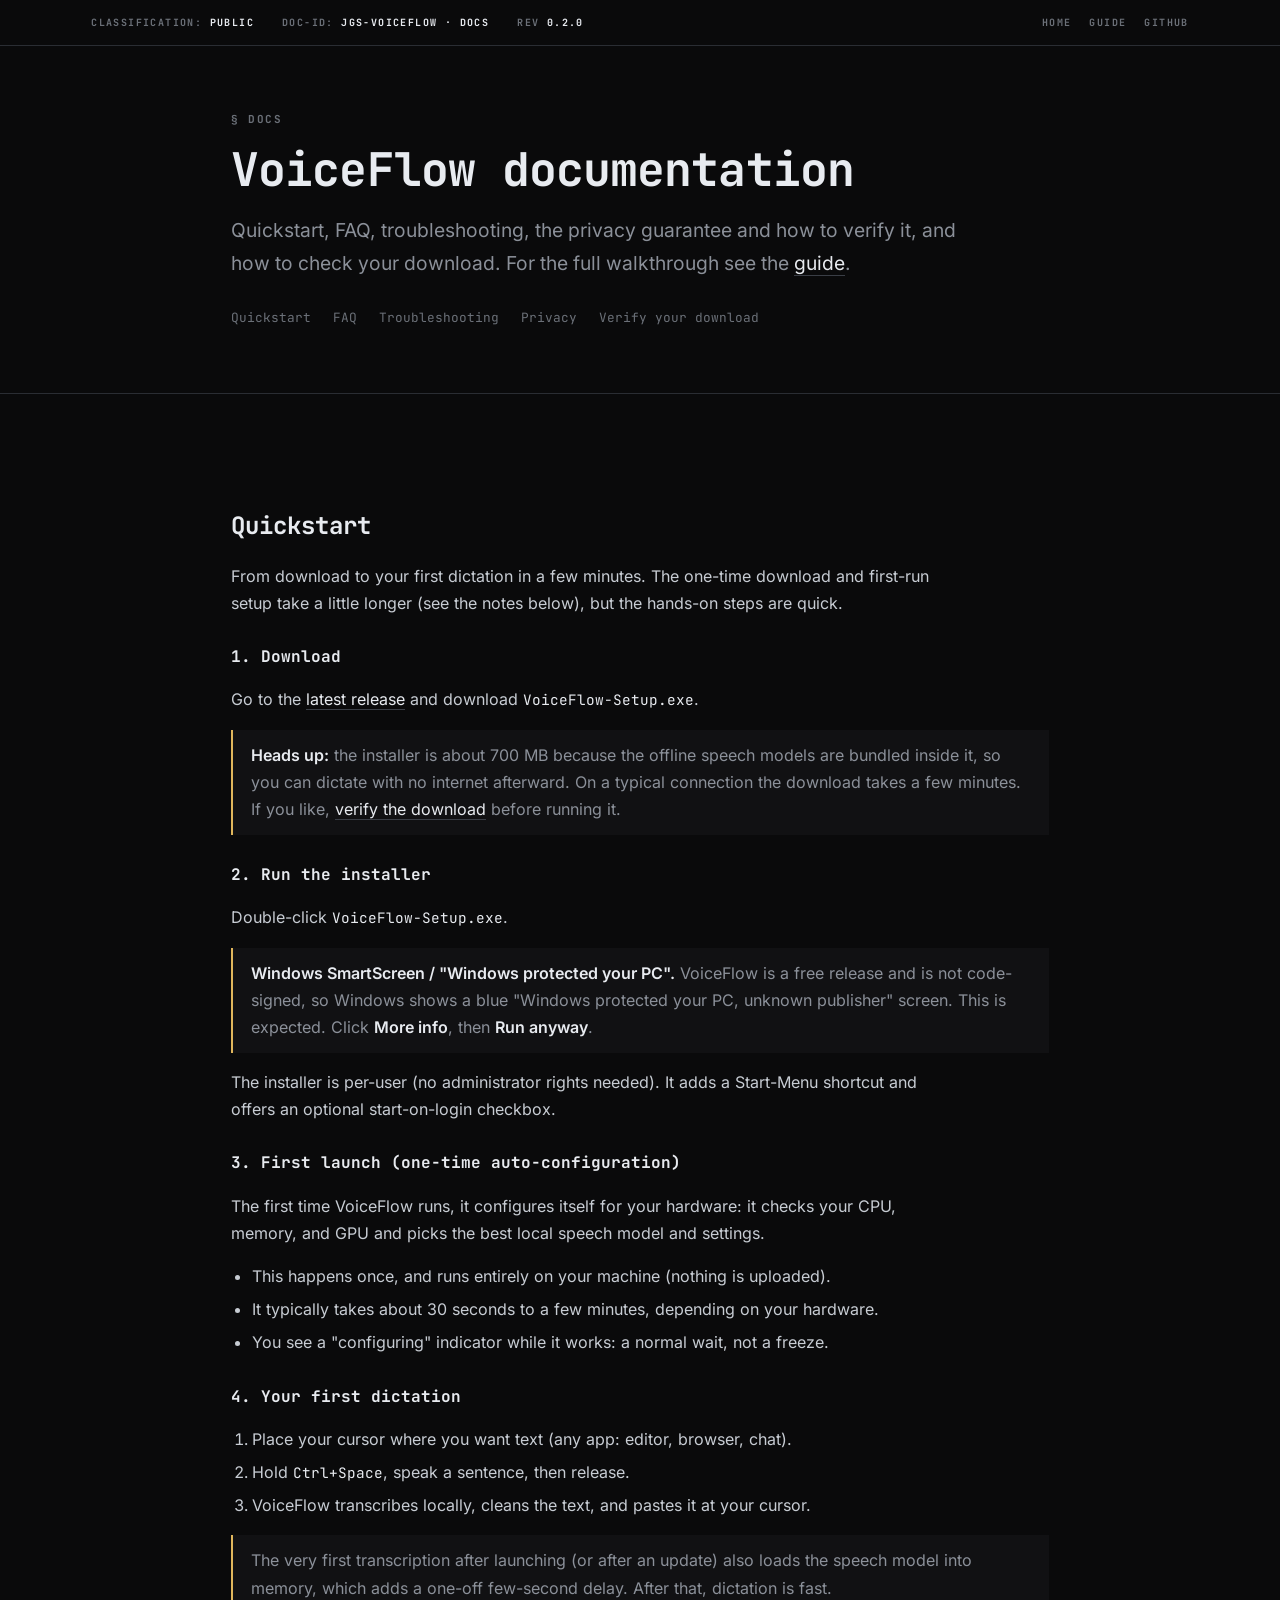
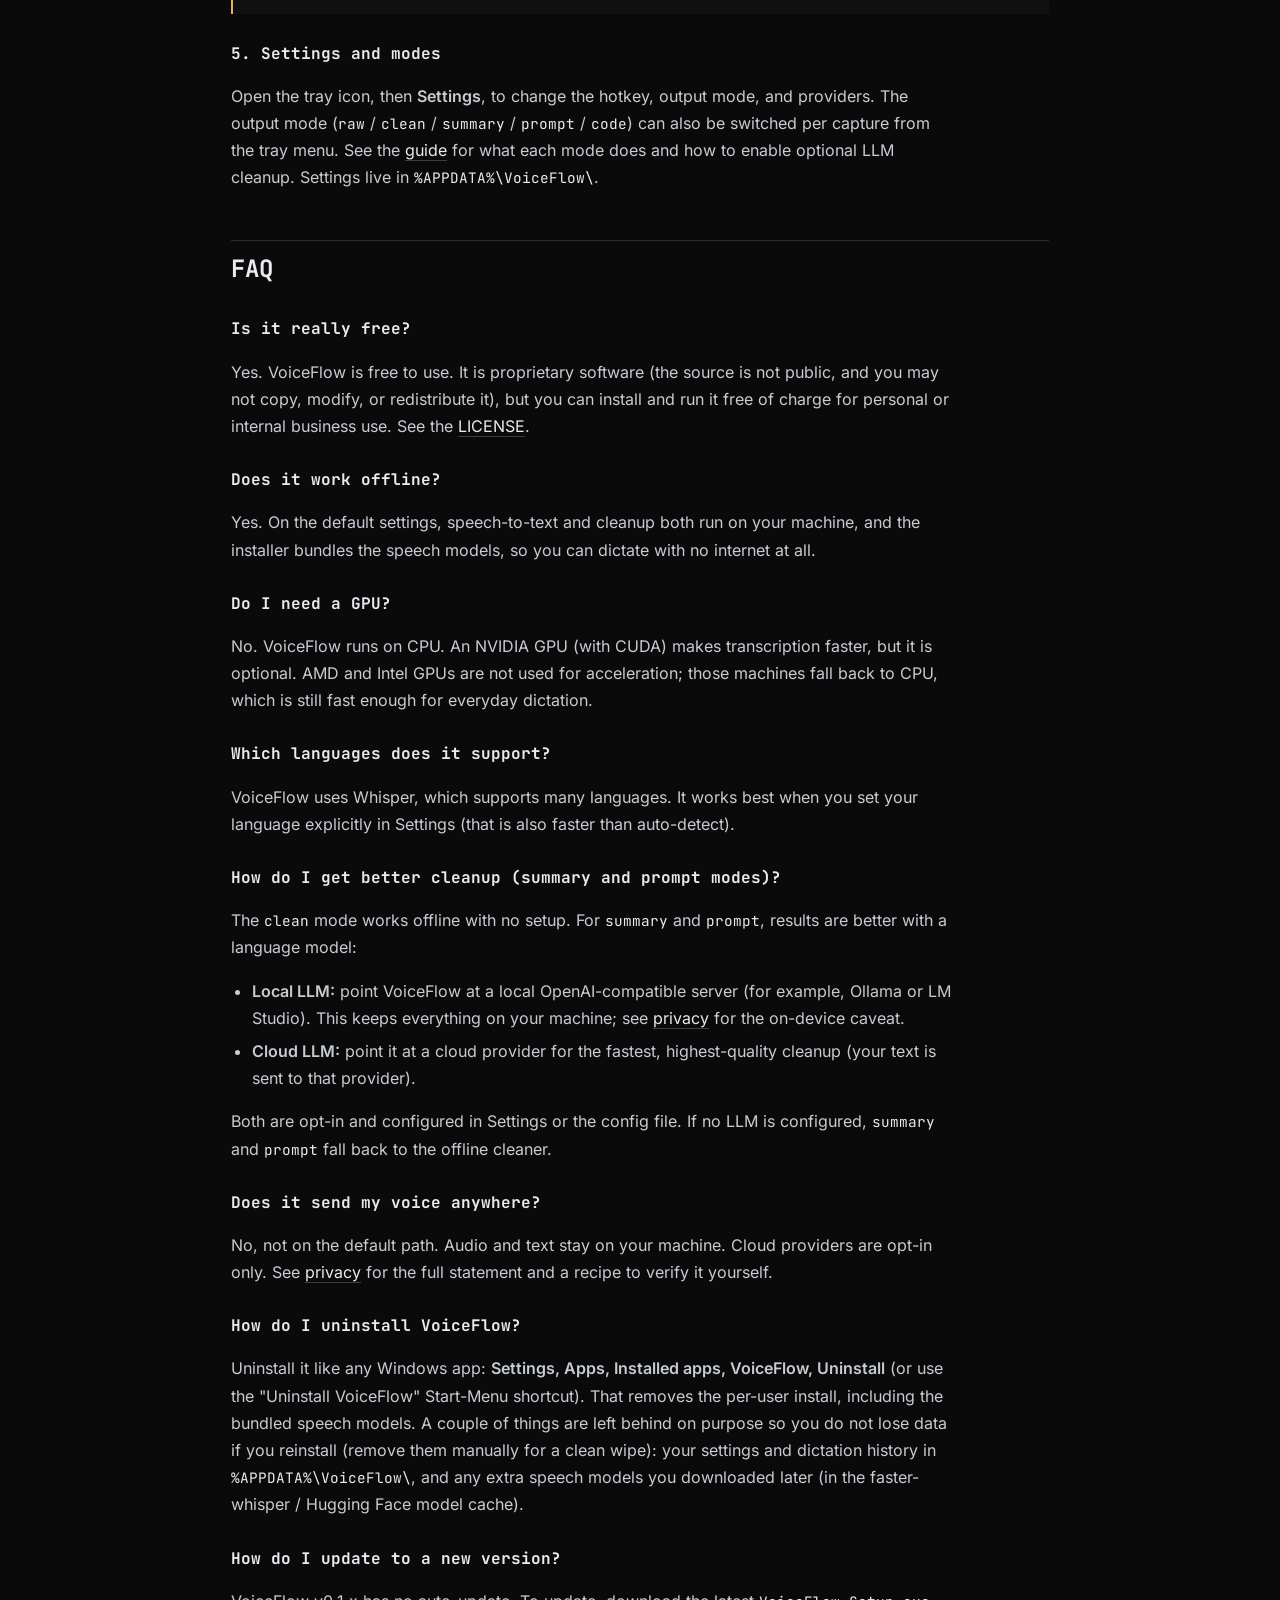
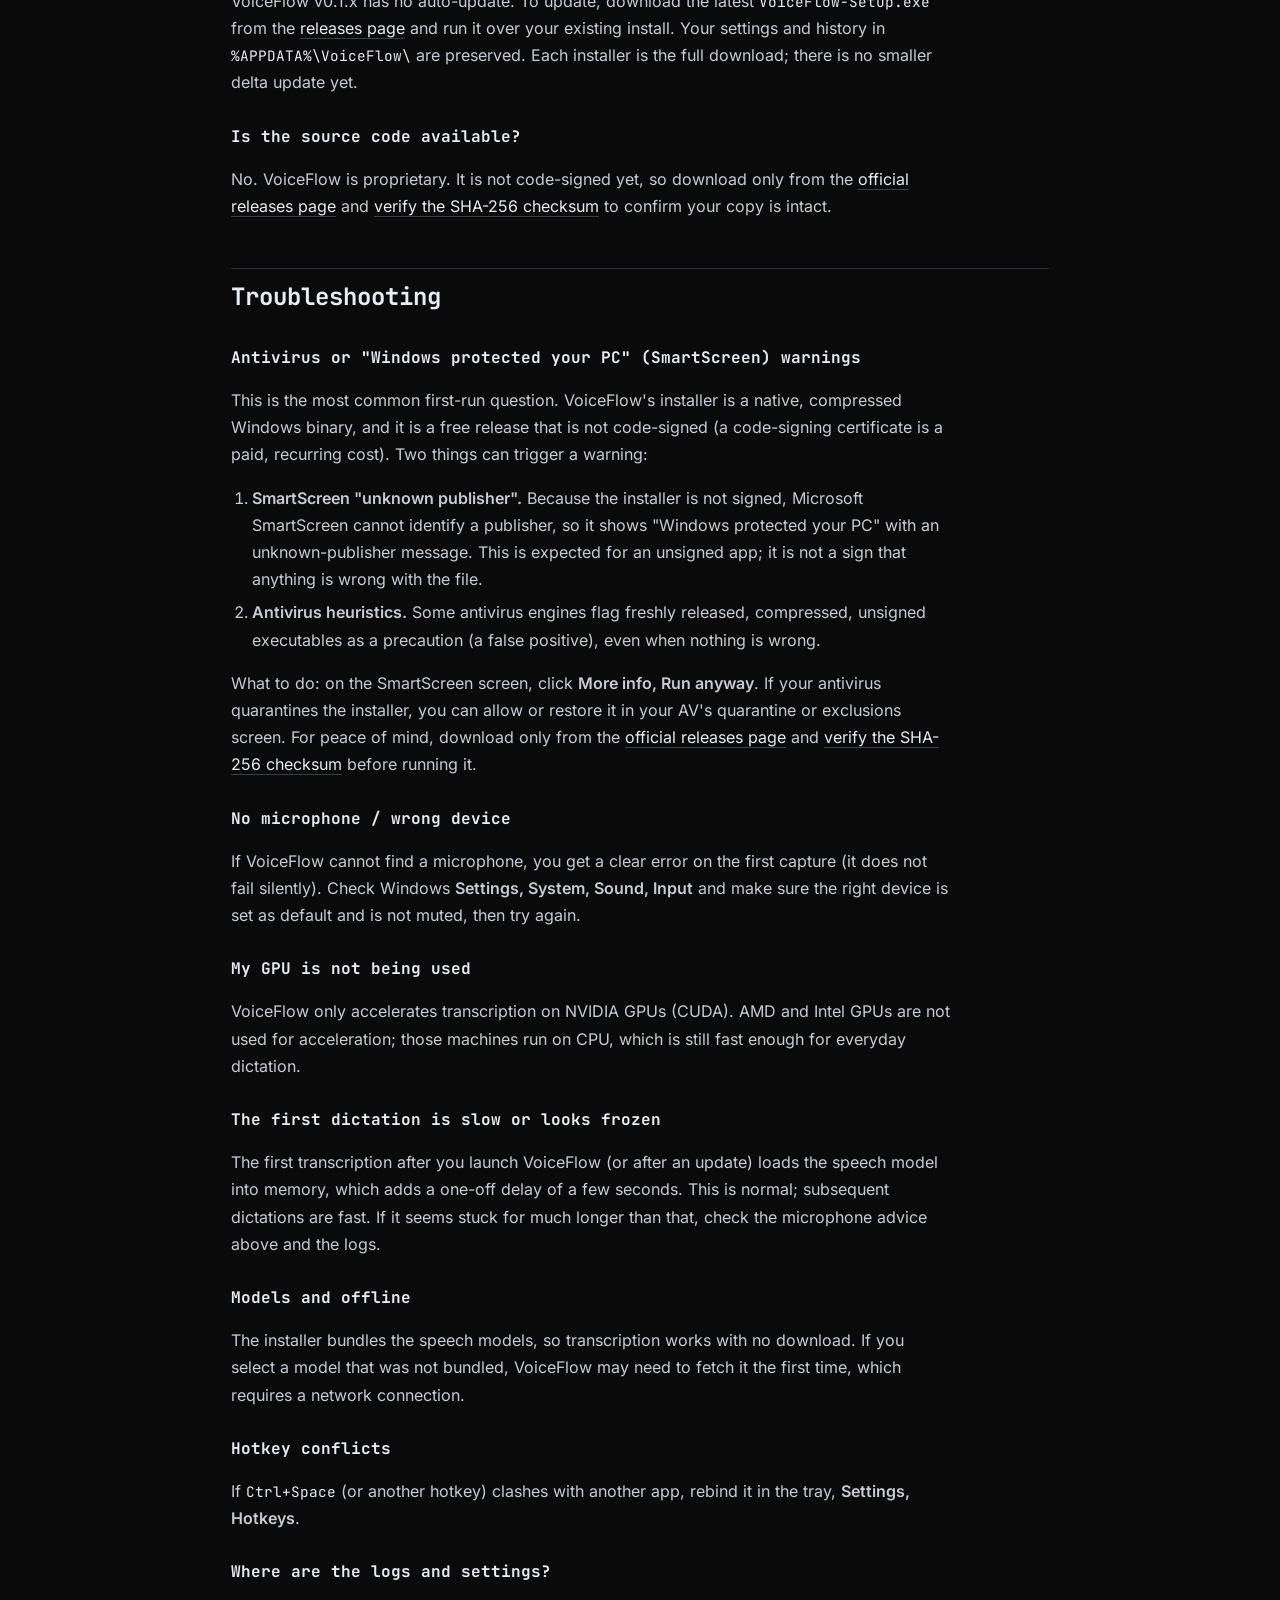
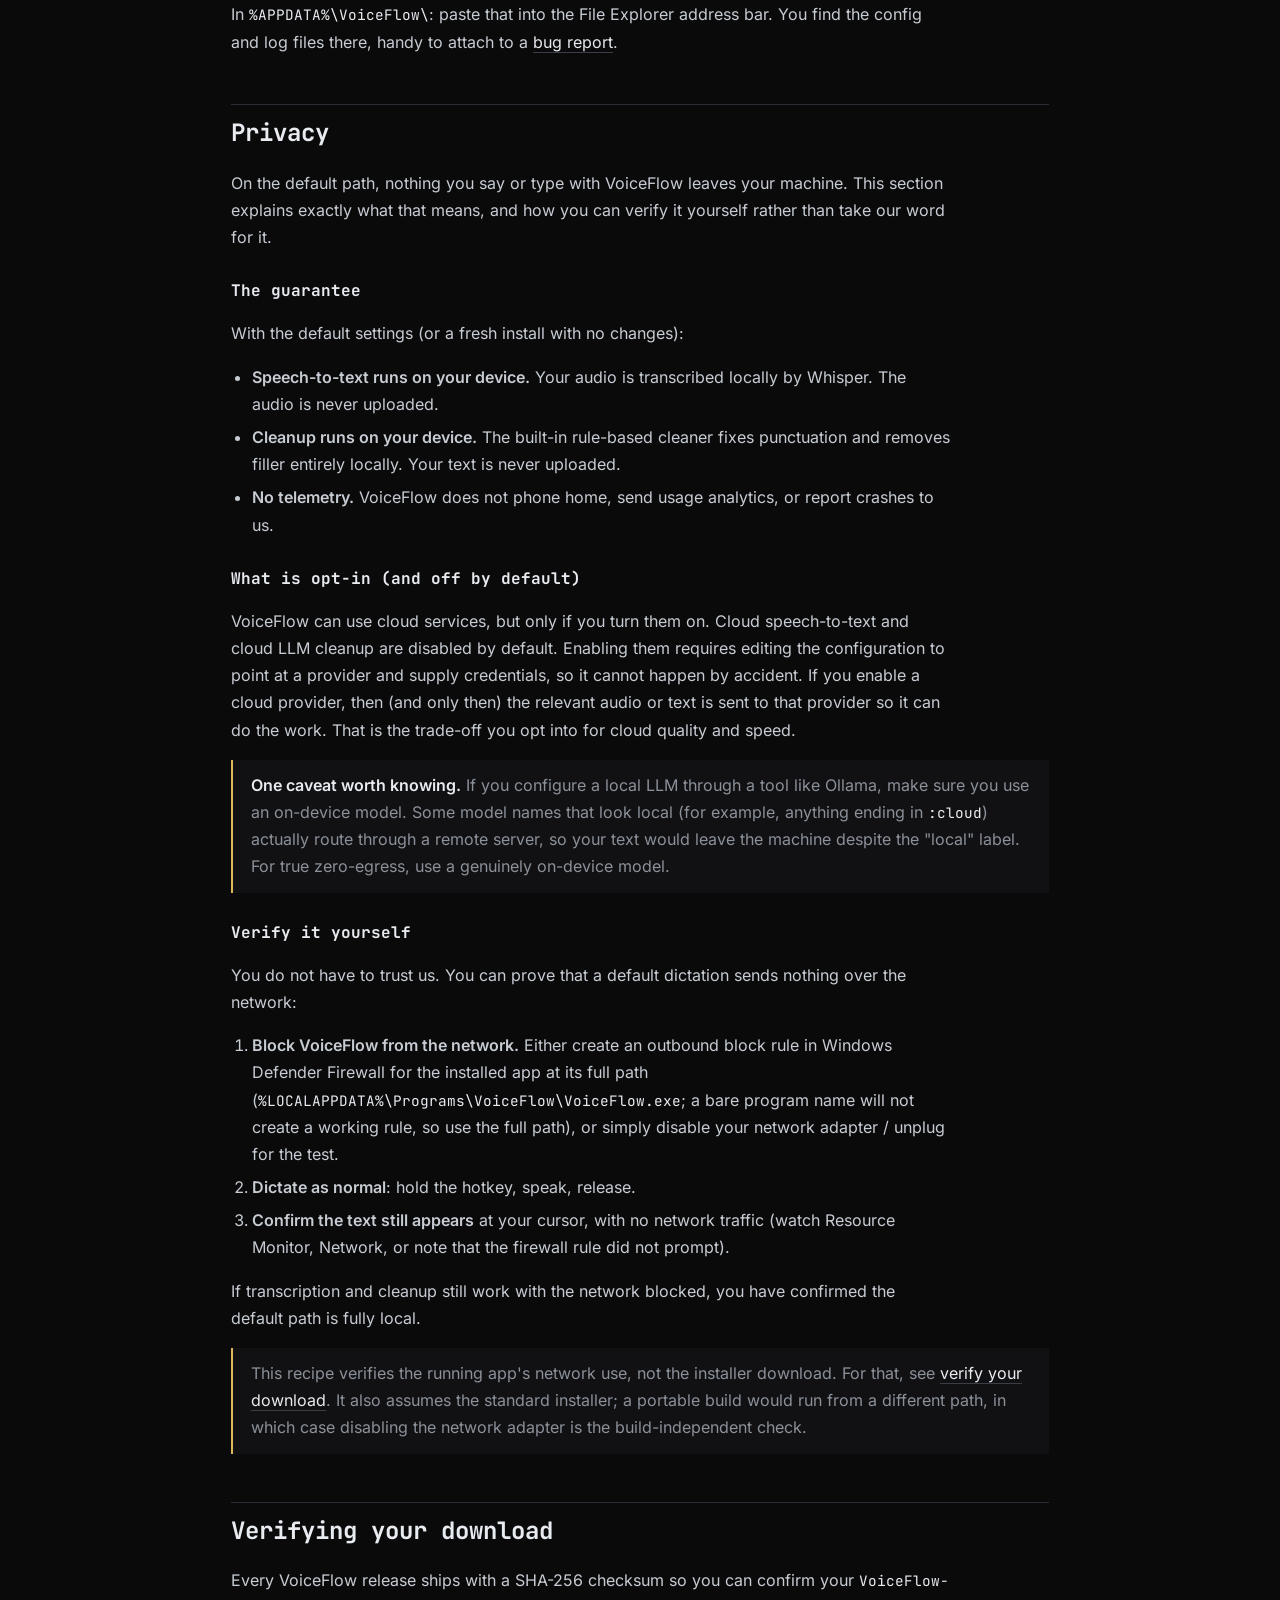
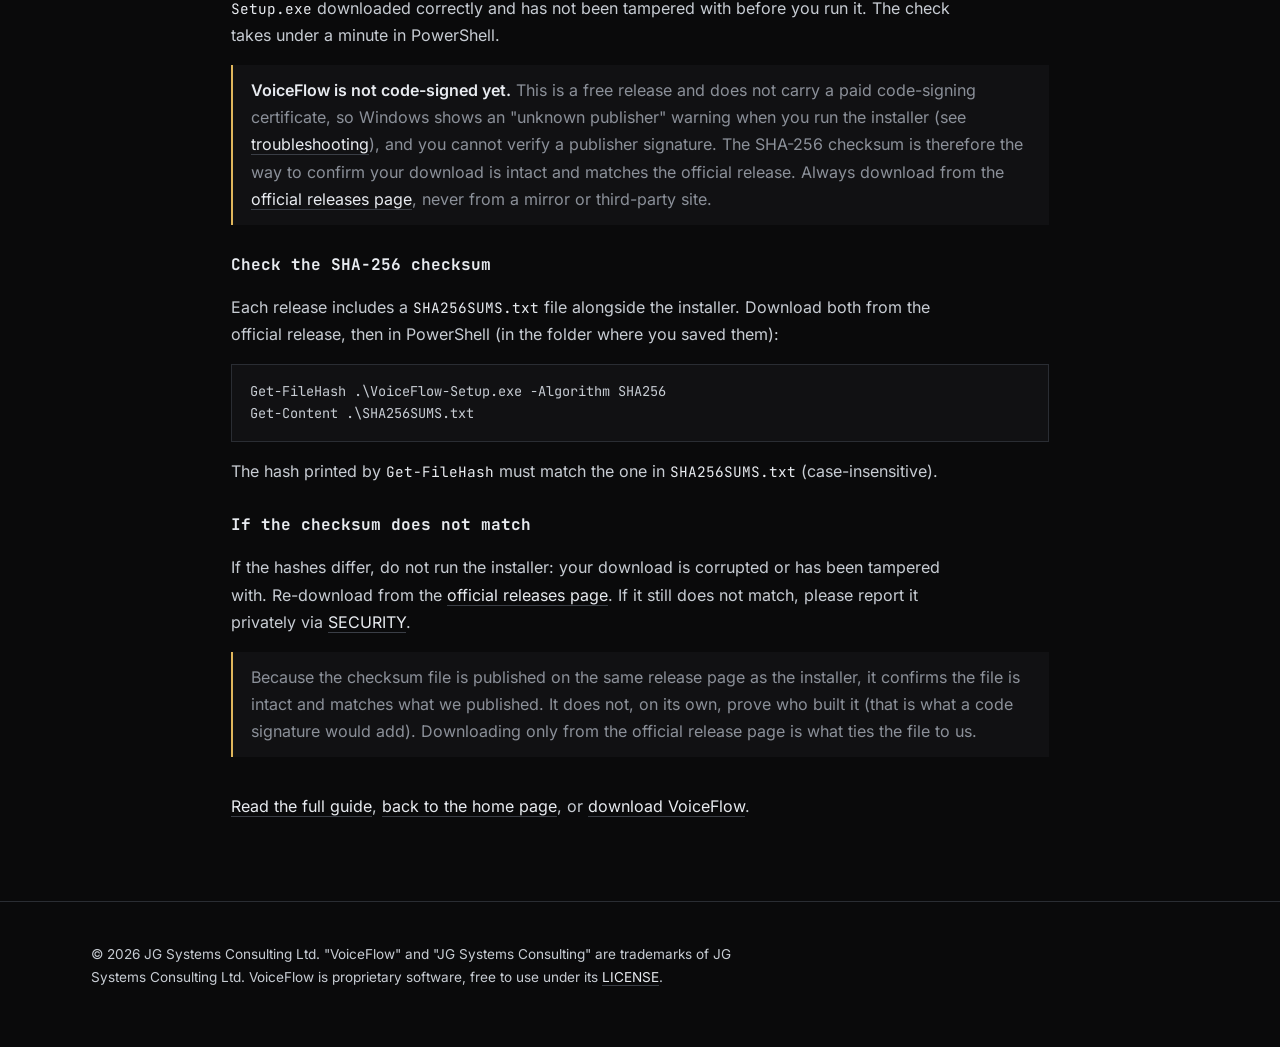
==== docs/docs.html @ 6fc7d126 "docs: refresh website for v0.2.0 (code mode), add guide + docs hub, de-slop - Rebuild landing page f" ====
<!doctype html>
<html lang="en">
<head>
<meta charset="utf-8">
<meta name="viewport" content="width=device-width, initial-scale=1">
<title>VoiceFlow docs: quickstart, FAQ, and troubleshooting</title>
<meta name="description" content="VoiceFlow documentation hub: quickstart, FAQ, troubleshooting, privacy and how to verify it, and download verification for the Windows voice dictation app.">
<link rel="icon" href="data:image/svg+xml,%3Csvg xmlns='http://www.w3.org/2000/svg' viewBox='0 0 32 32'%3E%3Crect width='32' height='32' fill='%230a0a0b'/%3E%3Ctext x='16' y='23' font-family='monospace' font-size='22' font-weight='700' fill='%23f4f2ec' text-anchor='middle'%3EV%3C/text%3E%3C/svg%3E">
<link rel="canonical" href="https://jgsystemsconsulting.github.io/jgs-voiceflow/docs.html">
<meta property="og:type" content="article">
<meta property="og:title" content="VoiceFlow docs: quickstart, FAQ, and troubleshooting">
<meta property="og:description" content="Quickstart, FAQ, troubleshooting, privacy verification, and download checks for VoiceFlow on Windows.">
<meta property="og:url" content="https://jgsystemsconsulting.github.io/jgs-voiceflow/docs.html">
<meta name="twitter:card" content="summary">
<meta name="twitter:title" content="VoiceFlow docs: quickstart, FAQ, and troubleshooting">
<meta name="twitter:description" content="Quickstart, FAQ, troubleshooting, privacy verification, and download checks for VoiceFlow on Windows.">
<style>
  @font-face { font-family: 'Inter'; font-style: normal; font-weight: 400; font-display: swap; src: url('./fonts/inter-400.woff2') format('woff2'); }
  @font-face { font-family: 'Inter'; font-style: normal; font-weight: 600; font-display: swap; src: url('./fonts/inter-600.woff2') format('woff2'); }
  @font-face { font-family: 'JetBrains Mono'; font-style: normal; font-weight: 400; font-display: swap; src: url('./fonts/jetbrains-mono-400.woff2') format('woff2'); }
  @font-face { font-family: 'JetBrains Mono'; font-style: normal; font-weight: 700; font-display: swap; src: url('./fonts/jetbrains-mono-700.woff2') format('woff2'); }
  :root {
    --ink: #0a0a0b; --ink-2: #111113; --ink-3: #16171a;
    --line: #2a2d33; --line-2: #3a3e46;
    --mute: #6b7078; --mute-2: #8b9099;
    --text: #c7ccd3; --text-hi: #e8ebf0;
    --paper: #f4f2ec; --paper-ink: #0a0a0b; --accent: #8fd0c4;
    --warn: #e0b65c;
    --mono: 'JetBrains Mono', ui-monospace, 'SFMono-Regular', Menlo, Consolas, monospace;
    --sans: 'Inter', ui-sans-serif, system-ui, sans-serif;
    --pad-x: clamp(24px, 4vw, 80px); --pad-section: clamp(40px, 5vw, 72px);
  }
  * { box-sizing: border-box; }
  html { -webkit-text-size-adjust: 100%; scroll-behavior: smooth; }
  body { margin: 0; background: var(--ink); color: var(--text); font-family: var(--sans); font-size: 16px; line-height: 1.7; }
  .wrap { max-width: 920px; margin: 0 auto; padding-left: var(--pad-x); padding-right: var(--pad-x); }
  a { color: var(--text-hi); text-decoration: none; border-bottom: 1px solid var(--line-2); }
  a:hover { border-bottom-color: var(--paper); }
  :focus-visible { outline: 2px solid var(--paper); outline-offset: 2px; }
  .skip { position: absolute; left: -9999px; }
  .skip:focus { left: var(--pad-x); top: 10px; z-index: 10; background: var(--paper); color: var(--paper-ink); padding: 8px 14px; border: 0; }
  .masthead { border-bottom: 1px solid var(--line); }
  .masthead .wrap {
    display: flex; flex-wrap: wrap; gap: 8px 28px; align-items: baseline; max-width: 1200px;
    padding-top: 14px; padding-bottom: 14px;
    font-family: var(--mono); font-size: 0.625rem; font-weight: 700;
    letter-spacing: 0.14em; text-transform: uppercase; color: var(--mute);
  }
  .masthead b { color: var(--text-hi); }
  .masthead .nav { margin-left: auto; display: flex; gap: 18px; }
  .masthead .nav a { border: 0; color: var(--mute); }
  .masthead .nav a:hover { color: var(--text-hi); }
  header.hero { border-bottom: 1px solid var(--line); }
  header.hero .wrap { padding-top: var(--pad-section); padding-bottom: var(--pad-section); }
  .label { font-family: var(--mono); font-size: 0.6875rem; font-weight: 700; letter-spacing: 0.14em; text-transform: uppercase; color: var(--mute); margin: 0 0 16px; }
  h1 { font-family: var(--mono); font-weight: 700; letter-spacing: -0.02em; font-size: clamp(1.9rem, 4.5vw, 2.9rem); line-height: 1.08; margin: 0 0 16px; color: var(--text-hi); }
  h2 { font-family: var(--mono); font-weight: 700; font-size: clamp(1.2rem, 2.4vw, 1.5rem); margin: 48px 0 14px; color: var(--text-hi); padding-top: 8px; border-top: 1px solid var(--line); }
  h2:first-of-type { border-top: 0; padding-top: 0; }
  h3 { font-family: var(--mono); font-weight: 700; font-size: 1rem; margin: 26px 0 8px; color: var(--text-hi); }
  .lede { font-size: clamp(1.05rem, 1.6vw, 1.2rem); color: var(--mute-2); max-width: 62ch; }
  p { color: var(--text); max-width: 72ch; }
  ul, ol { color: var(--text); max-width: 72ch; padding-left: 1.3em; }
  li { margin: 6px 0; }
  code { font-family: var(--mono); font-size: 0.9em; color: var(--text-hi); }
  pre { font-family: var(--mono); font-size: 0.85rem; line-height: 1.6; background: var(--ink-2); border: 1px solid var(--line); padding: 16px 18px; overflow-x: auto; color: var(--text); }
  .note { border-left: 2px solid var(--warn); background: var(--ink-2); padding: 12px 18px; margin: 16px 0; color: var(--mute-2); }
  .note b { color: var(--text-hi); }
  .toc { font-family: var(--mono); font-size: 0.8rem; display: flex; flex-wrap: wrap; gap: 8px 22px; margin-top: 28px; }
  .toc a { color: var(--mute); border: 0; }
  .toc a:hover { color: var(--text-hi); }
  footer { color: var(--mute); font-size: 0.85rem; border-top: 1px solid var(--line); }
  footer .wrap { padding-top: 28px; padding-bottom: 44px; max-width: 1200px; }
  @media (prefers-reduced-motion: reduce) { html { scroll-behavior: auto; } * { transition: none !important; animation: none !important; } }
</style>
</head>
<body>
<a class="skip" href="#main">Skip to content</a>

<header class="masthead">
  <div class="wrap">
    <span>CLASSIFICATION: <b>PUBLIC</b></span>
    <span>DOC-ID: <b>JGS-VOICEFLOW · DOCS</b></span>
    <span>REV <b>0.2.0</b></span>
    <nav class="nav" aria-label="Primary">
      <a href="index.html">Home</a>
      <a href="guide.html">Guide</a>
      <a href="https://github.com/jgsystemsconsulting/jgs-voiceflow">GitHub</a>
    </nav>
  </div>
</header>

<header class="hero">
  <div class="wrap">
    <p class="label">§ Docs</p>
    <h1>VoiceFlow documentation</h1>
    <p class="lede">Quickstart, FAQ, troubleshooting, the privacy guarantee and how to verify it, and
    how to check your download. For the full walkthrough see the <a href="guide.html">guide</a>.</p>
    <nav class="toc" aria-label="Contents">
      <a href="#quickstart">Quickstart</a>
      <a href="#faq">FAQ</a>
      <a href="#troubleshooting">Troubleshooting</a>
      <a href="#privacy">Privacy</a>
      <a href="#verify">Verify your download</a>
    </nav>
  </div>
</header>

<main id="main">
  <div class="wrap" style="padding-top: var(--pad-section); padding-bottom: var(--pad-section);">

    <h2 id="quickstart">Quickstart</h2>
    <p>From download to your first dictation in a few minutes. The one-time download and first-run
    setup take a little longer (see the notes below), but the hands-on steps are quick.</p>
    <h3>1. Download</h3>
    <p>Go to the
    <a href="https://github.com/jgsystemsconsulting/jgs-voiceflow/releases/latest">latest release</a>
    and download <code>VoiceFlow-Setup.exe</code>.</p>
    <div class="note"><b>Heads up:</b> the installer is about 700 MB because the offline speech models
    are bundled inside it, so you can dictate with no internet afterward. On a typical connection the
    download takes a few minutes. If you like, <a href="#verify">verify the download</a> before
    running it.</div>
    <h3>2. Run the installer</h3>
    <p>Double-click <code>VoiceFlow-Setup.exe</code>.</p>
    <div class="note"><b>Windows SmartScreen / "Windows protected your PC".</b> VoiceFlow is a free
    release and is not code-signed, so Windows shows a blue "Windows protected your PC, unknown
    publisher" screen. This is expected. Click <b>More info</b>, then <b>Run anyway</b>.</div>
    <p>The installer is per-user (no administrator rights needed). It adds a Start-Menu shortcut and
    offers an optional start-on-login checkbox.</p>
    <h3>3. First launch (one-time auto-configuration)</h3>
    <p>The first time VoiceFlow runs, it configures itself for your hardware: it checks your CPU,
    memory, and GPU and picks the best local speech model and settings.</p>
    <ul>
      <li>This happens once, and runs entirely on your machine (nothing is uploaded).</li>
      <li>It typically takes about 30 seconds to a few minutes, depending on your hardware.</li>
      <li>You see a "configuring" indicator while it works: a normal wait, not a freeze.</li>
    </ul>
    <h3>4. Your first dictation</h3>
    <ol>
      <li>Place your cursor where you want text (any app: editor, browser, chat).</li>
      <li>Hold <code>Ctrl+Space</code>, speak a sentence, then release.</li>
      <li>VoiceFlow transcribes locally, cleans the text, and pastes it at your cursor.</li>
    </ol>
    <div class="note">The very first transcription after launching (or after an update) also loads
    the speech model into memory, which adds a one-off few-second delay. After that, dictation is
    fast.</div>
    <h3>5. Settings and modes</h3>
    <p>Open the tray icon, then <b>Settings</b>, to change the hotkey, output mode, and providers. The
    output mode (<code>raw</code> / <code>clean</code> / <code>summary</code> / <code>prompt</code> /
    <code>code</code>) can also be switched per capture from the tray menu. See the
    <a href="guide.html#modes">guide</a> for what each mode does and how to enable optional LLM
    cleanup. Settings live in <code>%APPDATA%\VoiceFlow\</code>.</p>

    <h2 id="faq">FAQ</h2>
    <h3>Is it really free?</h3>
    <p>Yes. VoiceFlow is free to use. It is proprietary software (the source is not public, and you
    may not copy, modify, or redistribute it), but you can install and run it free of charge for
    personal or internal business use. See the
    <a href="https://github.com/jgsystemsconsulting/jgs-voiceflow/blob/main/LICENSE">LICENSE</a>.</p>
    <h3>Does it work offline?</h3>
    <p>Yes. On the default settings, speech-to-text and cleanup both run on your machine, and the
    installer bundles the speech models, so you can dictate with no internet at all.</p>
    <h3>Do I need a GPU?</h3>
    <p>No. VoiceFlow runs on CPU. An NVIDIA GPU (with CUDA) makes transcription faster, but it is
    optional. AMD and Intel GPUs are not used for acceleration; those machines fall back to CPU,
    which is still fast enough for everyday dictation.</p>
    <h3>Which languages does it support?</h3>
    <p>VoiceFlow uses Whisper, which supports many languages. It works best when you set your
    language explicitly in Settings (that is also faster than auto-detect).</p>
    <h3>How do I get better cleanup (summary and prompt modes)?</h3>
    <p>The <code>clean</code> mode works offline with no setup. For <code>summary</code> and
    <code>prompt</code>, results are better with a language model:</p>
    <ul>
      <li><b>Local LLM:</b> point VoiceFlow at a local OpenAI-compatible server (for example, Ollama
      or LM Studio). This keeps everything on your machine; see <a href="#privacy">privacy</a> for the
      on-device caveat.</li>
      <li><b>Cloud LLM:</b> point it at a cloud provider for the fastest, highest-quality cleanup
      (your text is sent to that provider).</li>
    </ul>
    <p>Both are opt-in and configured in Settings or the config file. If no LLM is configured,
    <code>summary</code> and <code>prompt</code> fall back to the offline cleaner.</p>
    <h3>Does it send my voice anywhere?</h3>
    <p>No, not on the default path. Audio and text stay on your machine. Cloud providers are opt-in
    only. See <a href="#privacy">privacy</a> for the full statement and a recipe to verify it
    yourself.</p>
    <h3>How do I uninstall VoiceFlow?</h3>
    <p>Uninstall it like any Windows app: <b>Settings, Apps, Installed apps, VoiceFlow,
    Uninstall</b> (or use the "Uninstall VoiceFlow" Start-Menu shortcut). That removes the per-user
    install, including the bundled speech models. A couple of things are left behind on purpose so
    you do not lose data if you reinstall (remove them manually for a clean wipe): your settings and
    dictation history in <code>%APPDATA%\VoiceFlow\</code>, and any extra speech models you downloaded
    later (in the faster-whisper / Hugging Face model cache).</p>
    <h3>How do I update to a new version?</h3>
    <p>VoiceFlow v0.1.x has no auto-update. To update, download the latest
    <code>VoiceFlow-Setup.exe</code> from the
    <a href="https://github.com/jgsystemsconsulting/jgs-voiceflow/releases/latest">releases page</a>
    and run it over your existing install. Your settings and history in
    <code>%APPDATA%\VoiceFlow\</code> are preserved. Each installer is the full download; there is no
    smaller delta update yet.</p>
    <h3>Is the source code available?</h3>
    <p>No. VoiceFlow is proprietary. It is not code-signed yet, so download only from the
    <a href="https://github.com/jgsystemsconsulting/jgs-voiceflow/releases/latest">official releases page</a>
    and <a href="#verify">verify the SHA-256 checksum</a> to confirm your copy is intact.</p>

    <h2 id="troubleshooting">Troubleshooting</h2>
    <h3>Antivirus or "Windows protected your PC" (SmartScreen) warnings</h3>
    <p>This is the most common first-run question. VoiceFlow's installer is a native, compressed
    Windows binary, and it is a free release that is not code-signed (a code-signing certificate is a
    paid, recurring cost). Two things can trigger a warning:</p>
    <ol>
      <li><b>SmartScreen "unknown publisher".</b> Because the installer is not signed, Microsoft
      SmartScreen cannot identify a publisher, so it shows "Windows protected your PC" with an
      unknown-publisher message. This is expected for an unsigned app; it is not a sign that anything
      is wrong with the file.</li>
      <li><b>Antivirus heuristics.</b> Some antivirus engines flag freshly released, compressed,
      unsigned executables as a precaution (a false positive), even when nothing is wrong.</li>
    </ol>
    <p>What to do: on the SmartScreen screen, click <b>More info, Run anyway</b>. If your antivirus
    quarantines the installer, you can allow or restore it in your AV's quarantine or exclusions
    screen. For peace of mind, download only from the
    <a href="https://github.com/jgsystemsconsulting/jgs-voiceflow/releases/latest">official releases page</a>
    and <a href="#verify">verify the SHA-256 checksum</a> before running it.</p>
    <h3>No microphone / wrong device</h3>
    <p>If VoiceFlow cannot find a microphone, you get a clear error on the first capture (it does not
    fail silently). Check Windows <b>Settings, System, Sound, Input</b> and make sure the right
    device is set as default and is not muted, then try again.</p>
    <h3>My GPU is not being used</h3>
    <p>VoiceFlow only accelerates transcription on NVIDIA GPUs (CUDA). AMD and Intel GPUs are not used
    for acceleration; those machines run on CPU, which is still fast enough for everyday dictation.</p>
    <h3>The first dictation is slow or looks frozen</h3>
    <p>The first transcription after you launch VoiceFlow (or after an update) loads the speech model
    into memory, which adds a one-off delay of a few seconds. This is normal; subsequent dictations
    are fast. If it seems stuck for much longer than that, check the microphone advice above and the
    logs.</p>
    <h3>Models and offline</h3>
    <p>The installer bundles the speech models, so transcription works with no download. If you select
    a model that was not bundled, VoiceFlow may need to fetch it the first time, which requires a
    network connection.</p>
    <h3>Hotkey conflicts</h3>
    <p>If <code>Ctrl+Space</code> (or another hotkey) clashes with another app, rebind it in the tray,
    <b>Settings, Hotkeys</b>.</p>
    <h3>Where are the logs and settings?</h3>
    <p>In <code>%APPDATA%\VoiceFlow\</code>: paste that into the File Explorer address bar. You find
    the config and log files there, handy to attach to a
    <a href="https://github.com/jgsystemsconsulting/jgs-voiceflow/issues/new/choose">bug report</a>.</p>

    <h2 id="privacy">Privacy</h2>
    <p>On the default path, nothing you say or type with VoiceFlow leaves your machine. This section
    explains exactly what that means, and how you can verify it yourself rather than take our word for
    it.</p>
    <h3>The guarantee</h3>
    <p>With the default settings (or a fresh install with no changes):</p>
    <ul>
      <li><b>Speech-to-text runs on your device.</b> Your audio is transcribed locally by Whisper. The audio is never uploaded.</li>
      <li><b>Cleanup runs on your device.</b> The built-in rule-based cleaner fixes punctuation and removes filler entirely locally. Your text is never uploaded.</li>
      <li><b>No telemetry.</b> VoiceFlow does not phone home, send usage analytics, or report crashes to us.</li>
    </ul>
    <h3>What is opt-in (and off by default)</h3>
    <p>VoiceFlow can use cloud services, but only if you turn them on. Cloud speech-to-text and cloud
    LLM cleanup are disabled by default. Enabling them requires editing the configuration to point at
    a provider and supply credentials, so it cannot happen by accident. If you enable a cloud
    provider, then (and only then) the relevant audio or text is sent to that provider so it can do
    the work. That is the trade-off you opt into for cloud quality and speed.</p>
    <div class="note"><b>One caveat worth knowing.</b> If you configure a local LLM through a tool
    like Ollama, make sure you use an on-device model. Some model names that look local (for example,
    anything ending in <code>:cloud</code>) actually route through a remote server, so your text would
    leave the machine despite the "local" label. For true zero-egress, use a genuinely on-device
    model.</div>
    <h3>Verify it yourself</h3>
    <p>You do not have to trust us. You can prove that a default dictation sends nothing over the
    network:</p>
    <ol>
      <li><b>Block VoiceFlow from the network.</b> Either create an outbound block rule in Windows
      Defender Firewall for the installed app at its full path
      (<code>%LOCALAPPDATA%\Programs\VoiceFlow\VoiceFlow.exe</code>; a bare program name will not
      create a working rule, so use the full path), or simply disable your network adapter / unplug
      for the test.</li>
      <li><b>Dictate as normal</b>: hold the hotkey, speak, release.</li>
      <li><b>Confirm the text still appears</b> at your cursor, with no network traffic (watch
      Resource Monitor, Network, or note that the firewall rule did not prompt).</li>
    </ol>
    <p>If transcription and cleanup still work with the network blocked, you have confirmed the
    default path is fully local.</p>
    <div class="note">This recipe verifies the running app's network use, not the installer download.
    For that, see <a href="#verify">verify your download</a>. It also assumes the standard installer;
    a portable build would run from a different path, in which case disabling the network adapter is
    the build-independent check.</div>

    <h2 id="verify">Verifying your download</h2>
    <p>Every VoiceFlow release ships with a SHA-256 checksum so you can confirm your
    <code>VoiceFlow-Setup.exe</code> downloaded correctly and has not been tampered with before you
    run it. The check takes under a minute in PowerShell.</p>
    <div class="note"><b>VoiceFlow is not code-signed yet.</b> This is a free release and does not
    carry a paid code-signing certificate, so Windows shows an "unknown publisher" warning when you
    run the installer (see <a href="#troubleshooting">troubleshooting</a>), and you cannot verify a
    publisher signature. The SHA-256 checksum is therefore the way to confirm your download is intact
    and matches the official release. Always download from the
    <a href="https://github.com/jgsystemsconsulting/jgs-voiceflow/releases/latest">official releases page</a>,
    never from a mirror or third-party site.</div>
    <h3>Check the SHA-256 checksum</h3>
    <p>Each release includes a <code>SHA256SUMS.txt</code> file alongside the installer. Download both
    from the official release, then in PowerShell (in the folder where you saved them):</p>
    <pre>Get-FileHash .\VoiceFlow-Setup.exe -Algorithm SHA256
Get-Content .\SHA256SUMS.txt</pre>
    <p>The hash printed by <code>Get-FileHash</code> must match the one in
    <code>SHA256SUMS.txt</code> (case-insensitive).</p>
    <h3>If the checksum does not match</h3>
    <p>If the hashes differ, do not run the installer: your download is corrupted or has been tampered
    with. Re-download from the
    <a href="https://github.com/jgsystemsconsulting/jgs-voiceflow/releases/latest">official releases page</a>.
    If it still does not match, please report it privately via
    <a href="https://github.com/jgsystemsconsulting/jgs-voiceflow/blob/main/SECURITY.md">SECURITY</a>.</p>
    <div class="note">Because the checksum file is published on the same release page as the
    installer, it confirms the file is intact and matches what we published. It does not, on its own,
    prove who built it (that is what a code signature would add). Downloading only from the official
    release page is what ties the file to us.</div>

    <p style="margin-top:36px"><a href="guide.html">Read the full guide</a>,
    <a href="index.html">back to the home page</a>, or
    <a href="https://github.com/jgsystemsconsulting/jgs-voiceflow/releases/latest">download VoiceFlow</a>.</p>
  </div>
</main>

<footer>
  <div class="wrap">
    <p>&copy; 2026 JG Systems Consulting Ltd. "VoiceFlow" and "JG Systems Consulting" are trademarks
    of JG Systems Consulting Ltd. VoiceFlow is proprietary software, free to use under its
    <a href="https://github.com/jgsystemsconsulting/jgs-voiceflow/blob/main/LICENSE">LICENSE</a>.</p>
  </div>
</footer>

</body>
</html>
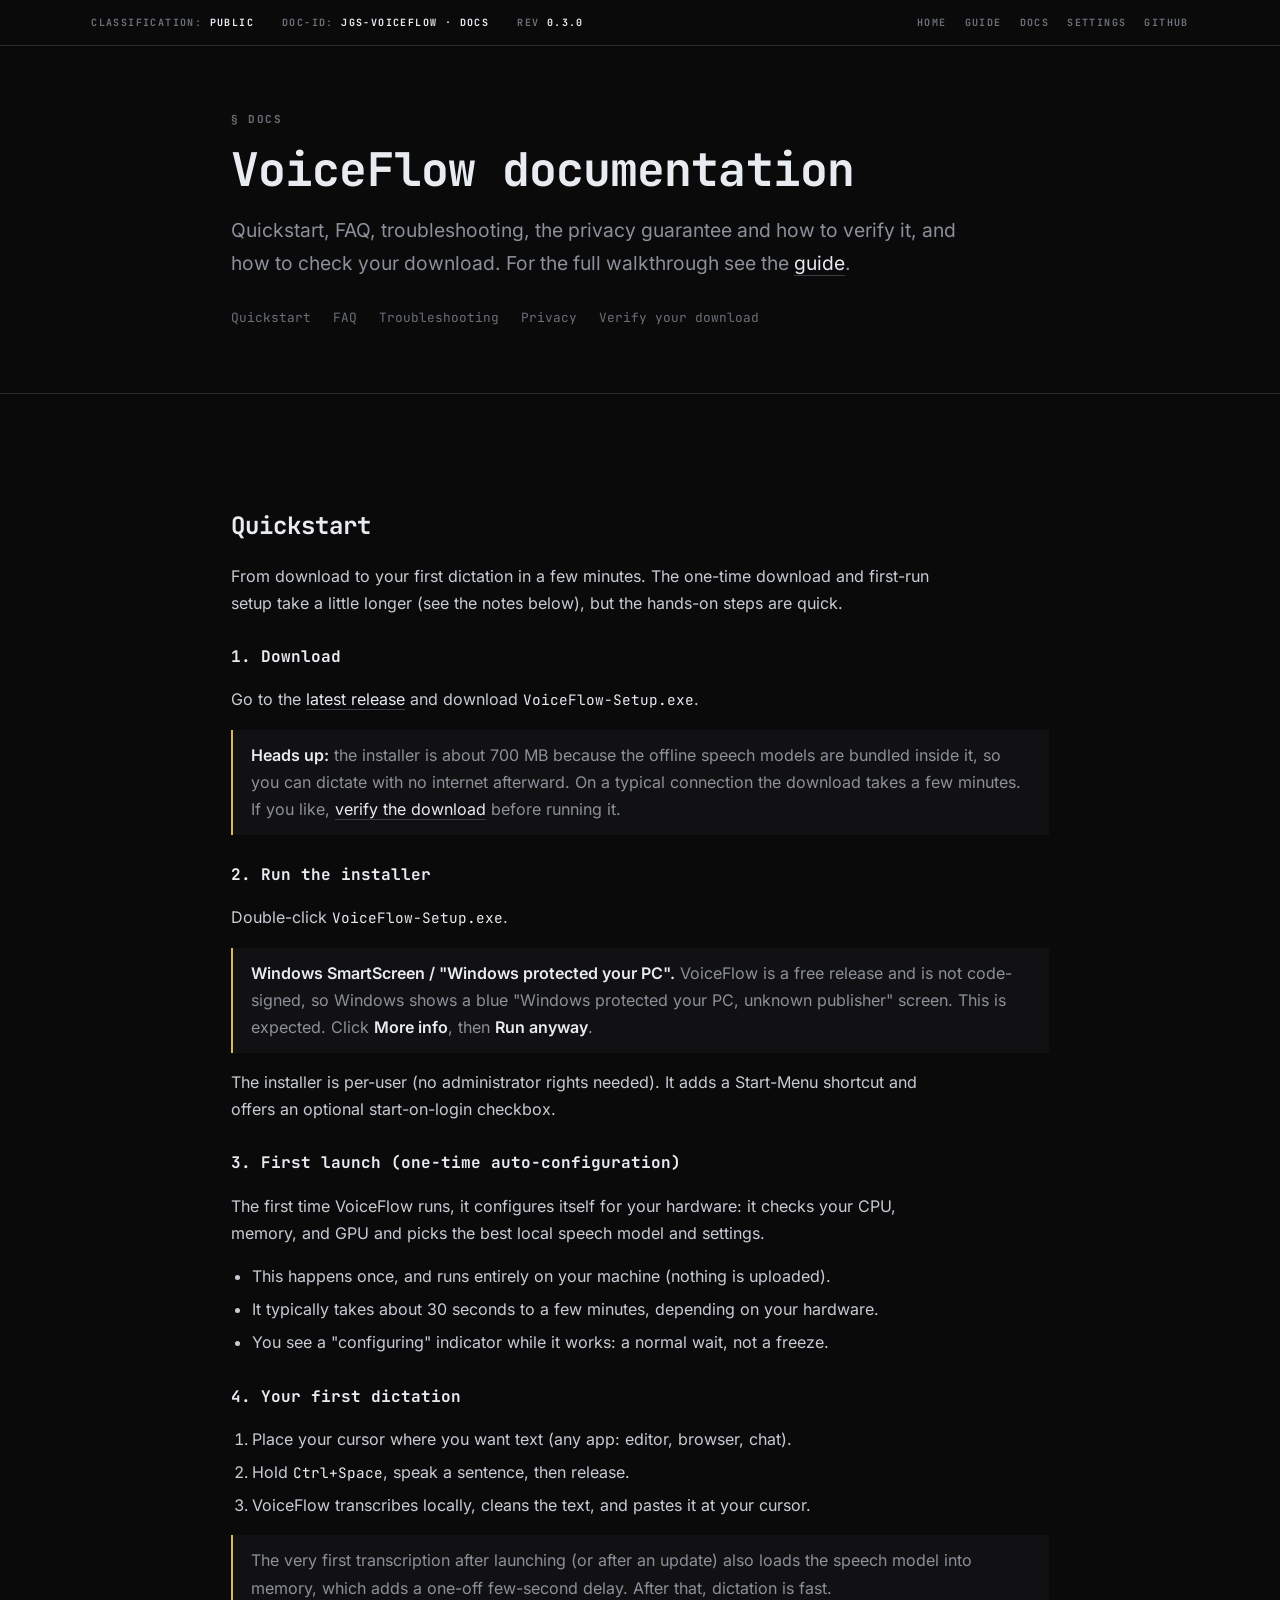
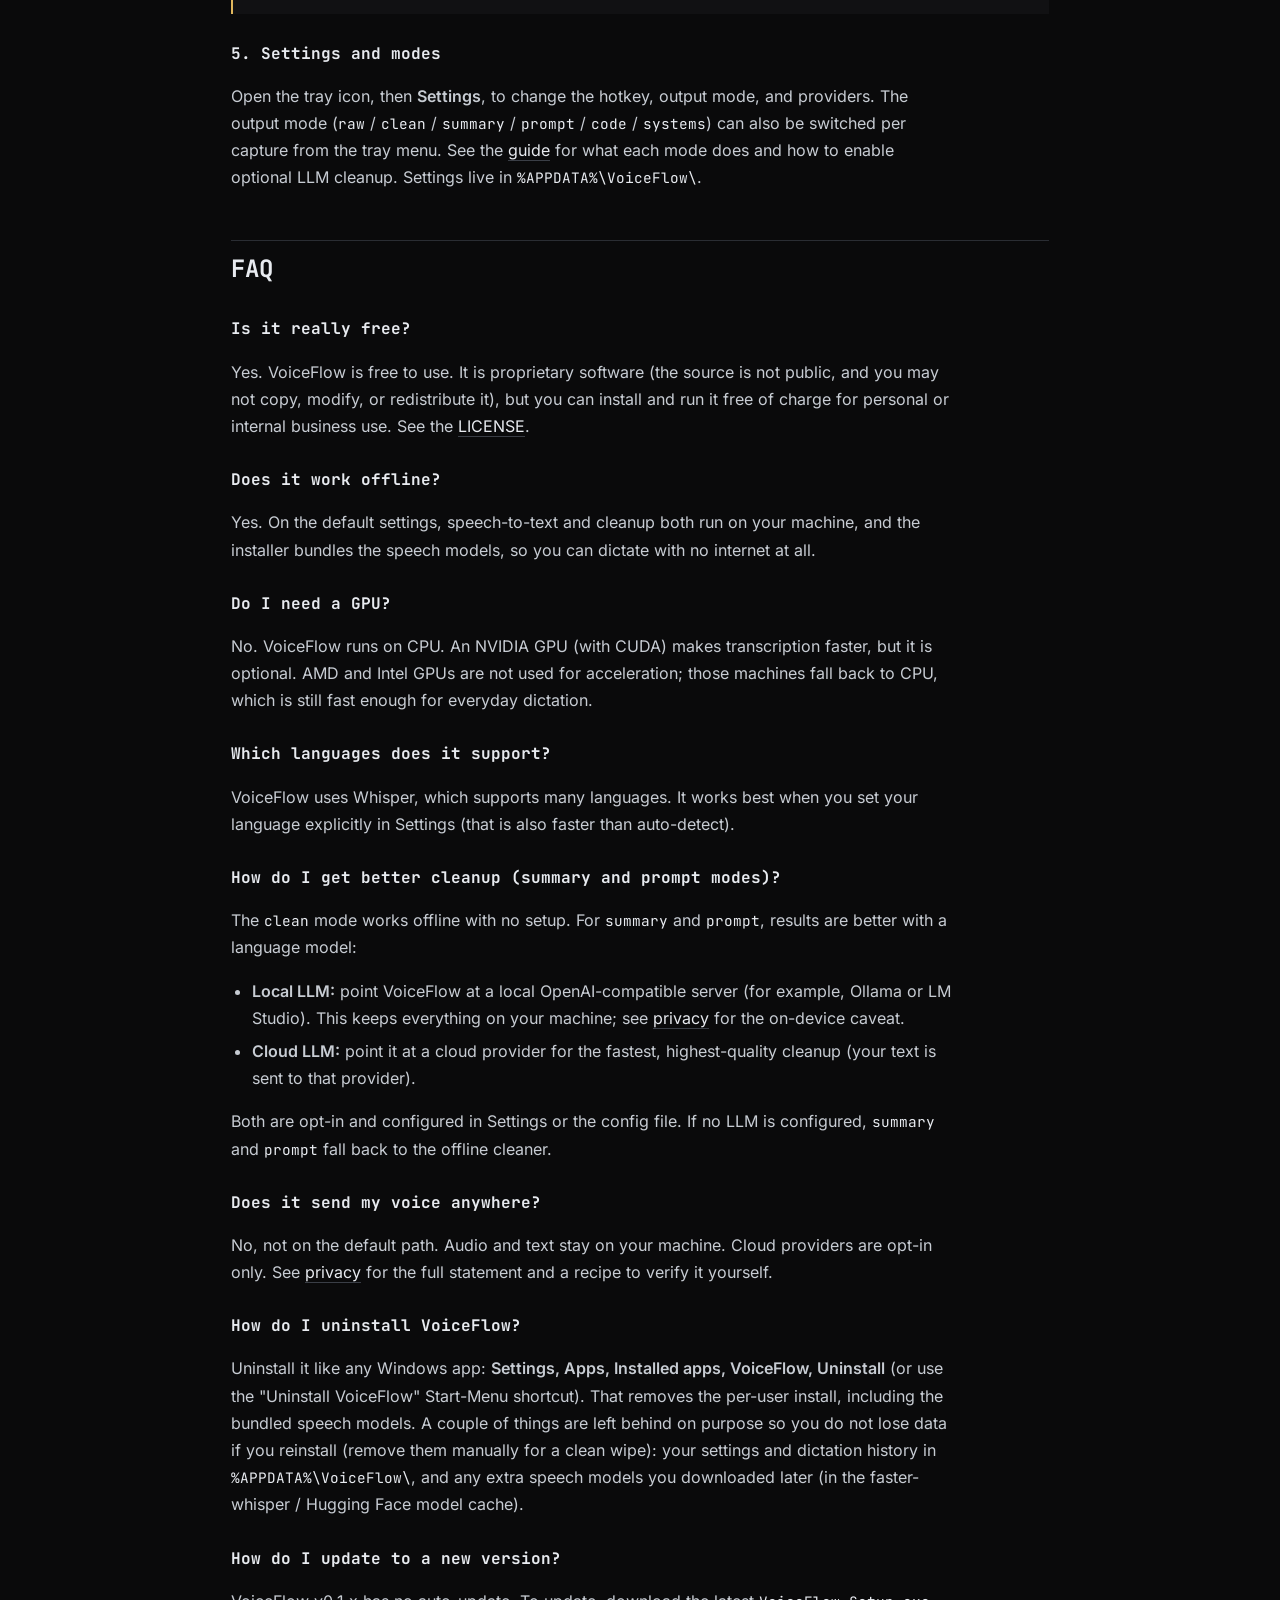
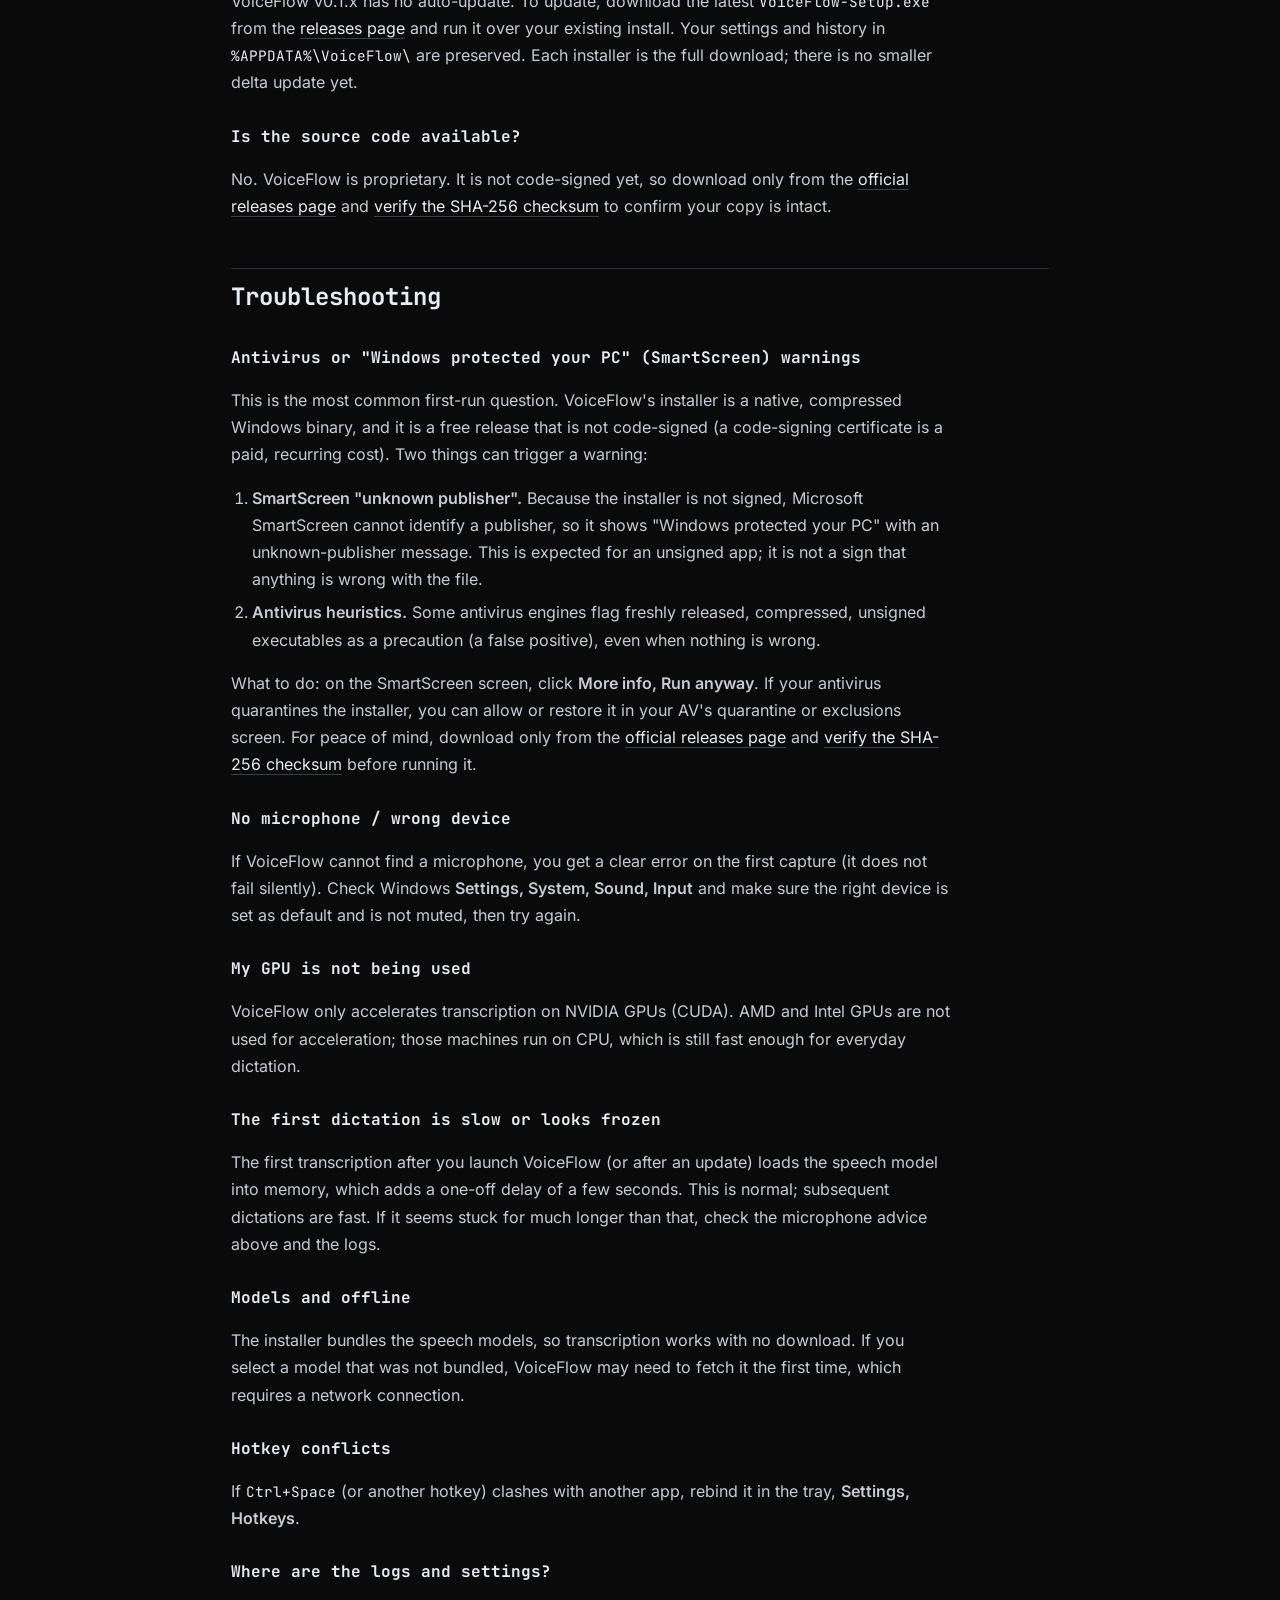
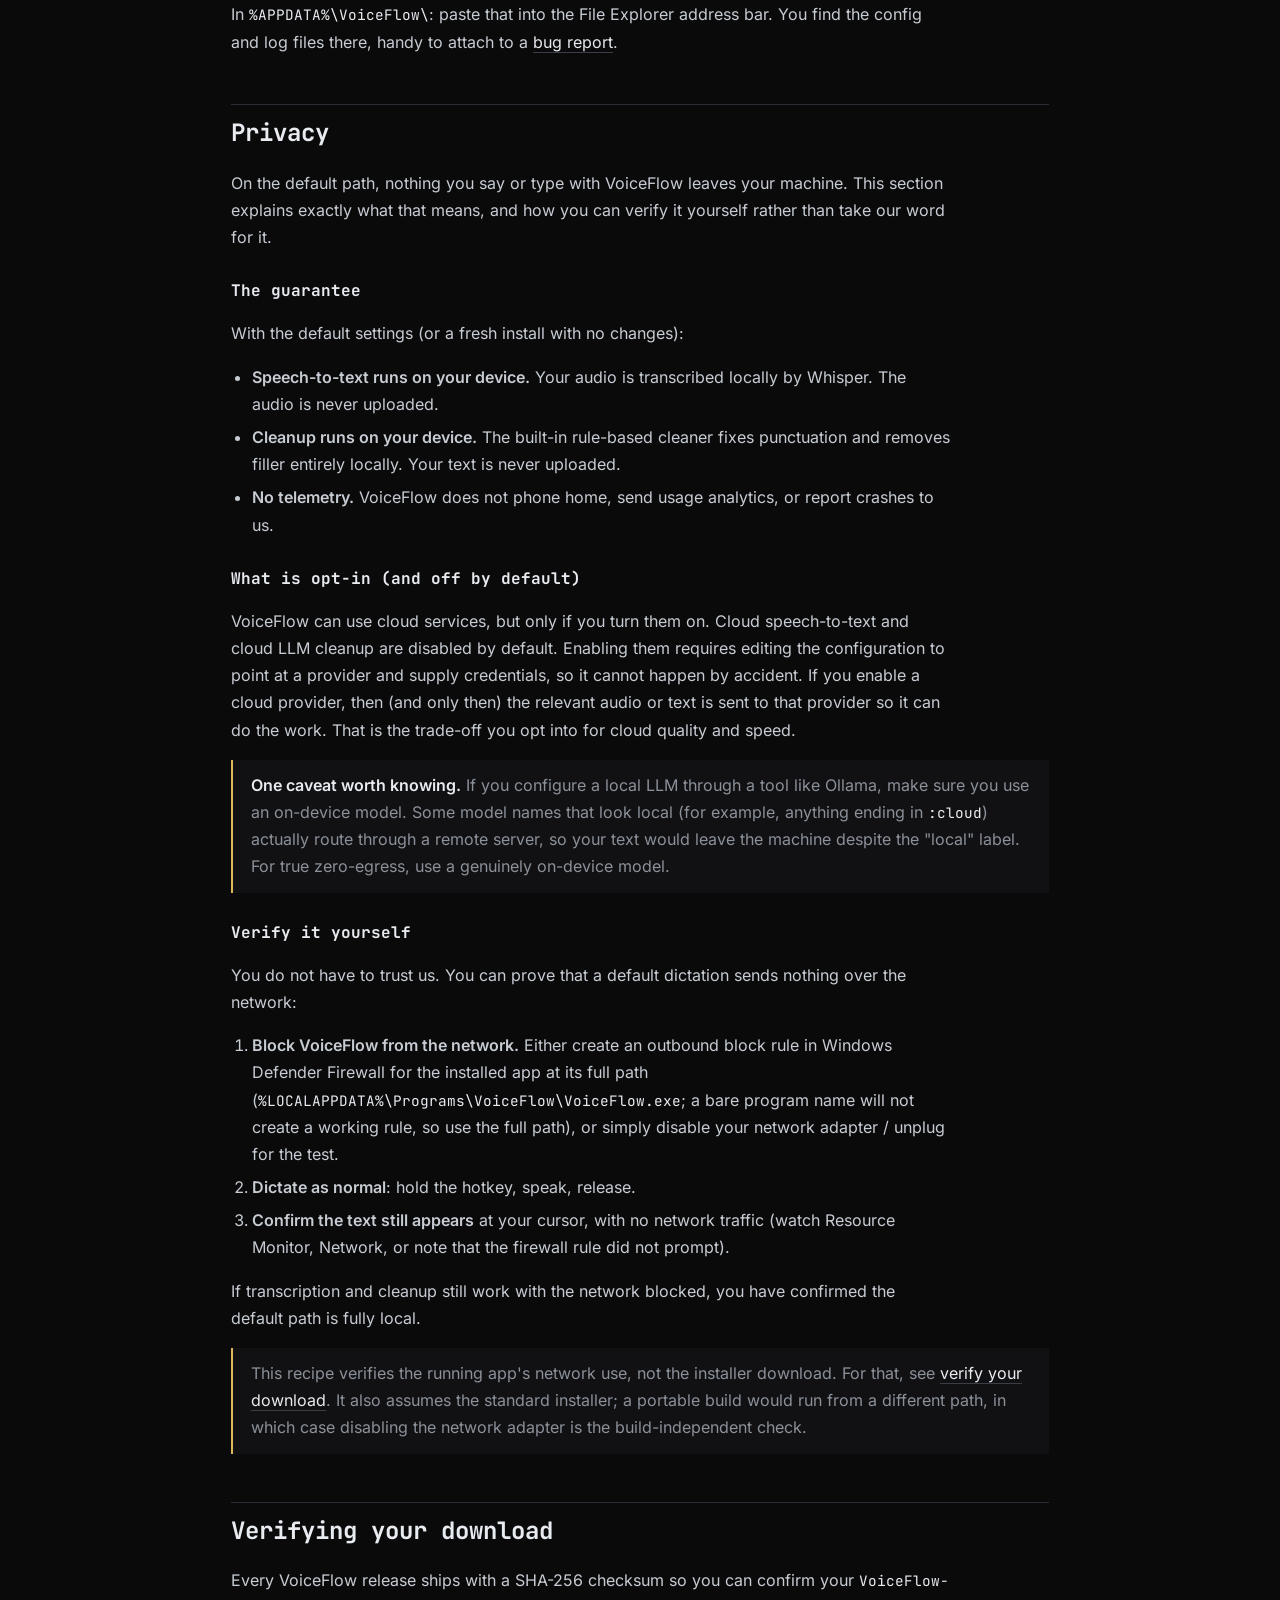
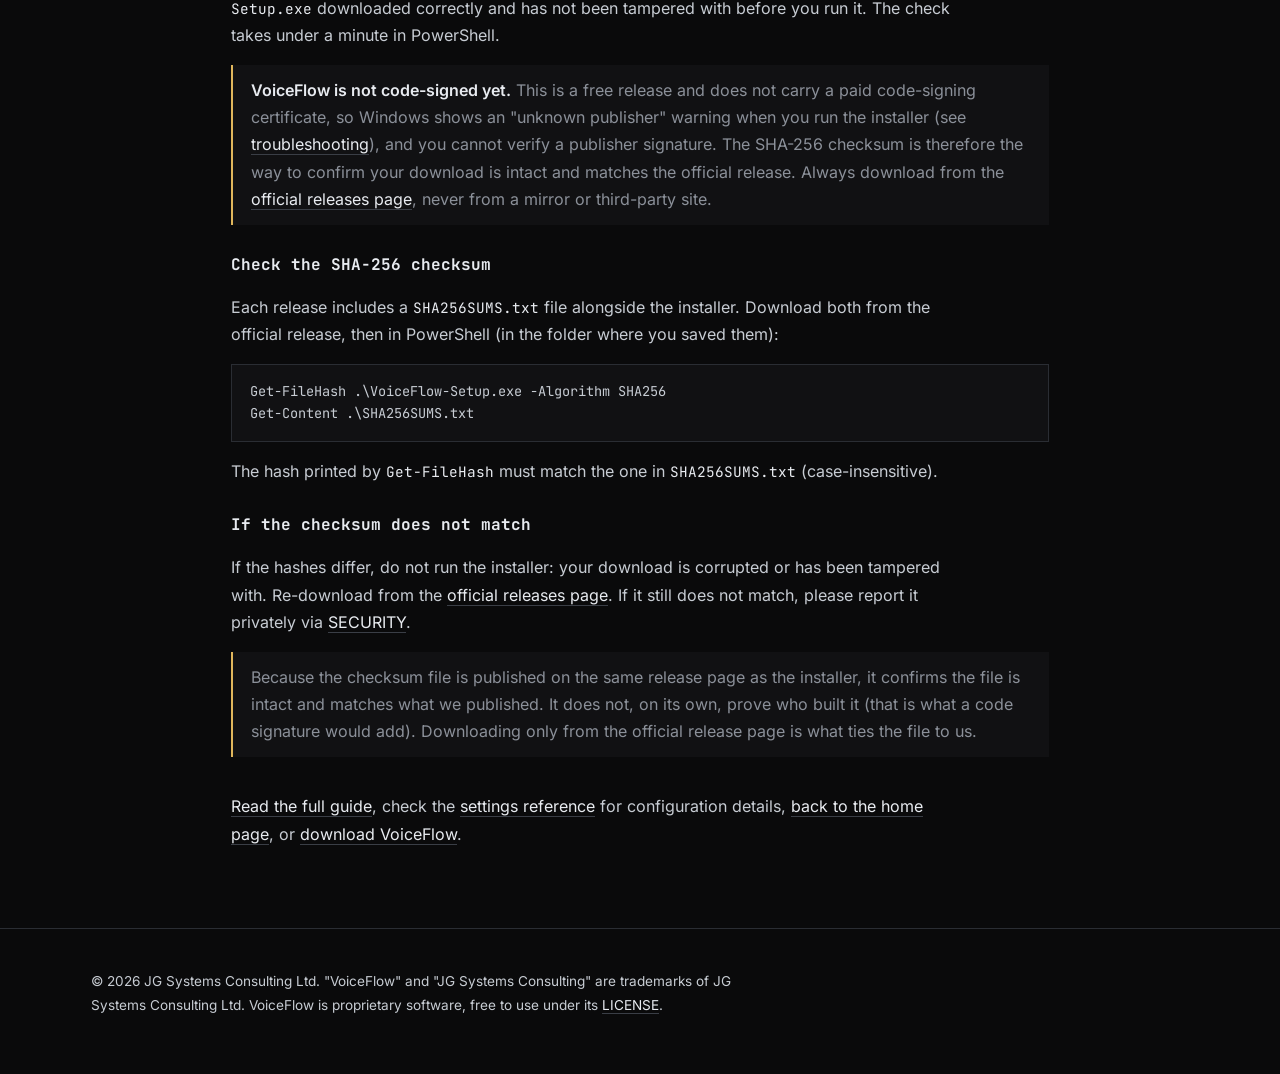
==== commit 60b5fdb9: "docs: bump to v0.3.0, document systems mode Updates version references across the docs site and adds" ====
--- a/docs/docs.html
+++ b/docs/docs.html
@@ -80,10 +80,12 @@
   <div class="wrap">
     <span>CLASSIFICATION: <b>PUBLIC</b></span>
     <span>DOC-ID: <b>JGS-VOICEFLOW · DOCS</b></span>
-    <span>REV <b>0.2.0</b></span>
+    <span>REV <b>0.3.0</b></span>
     <nav class="nav" aria-label="Primary">
       <a href="index.html">Home</a>
       <a href="guide.html">Guide</a>
+      <a href="docs.html">Docs</a>
+      <a href="settings.html">Settings</a>
       <a href="https://github.com/jgsystemsconsulting/jgs-voiceflow">GitHub</a>
     </nav>
   </div>
@@ -146,7 +148,7 @@
     <h3>5. Settings and modes</h3>
     <p>Open the tray icon, then <b>Settings</b>, to change the hotkey, output mode, and providers. The
     output mode (<code>raw</code> / <code>clean</code> / <code>summary</code> / <code>prompt</code> /
-    <code>code</code>) can also be switched per capture from the tray menu. See the
+    <code>code</code> / <code>systems</code>) can also be switched per capture from the tray menu. See the
     <a href="guide.html#modes">guide</a> for what each mode does and how to enable optional LLM
     cleanup. Settings live in <code>%APPDATA%\VoiceFlow\</code>.</p>
 
@@ -315,6 +317,7 @@
     release page is what ties the file to us.</div>
 
     <p style="margin-top:36px"><a href="guide.html">Read the full guide</a>,
+    check the <a href="settings.html">settings reference</a> for configuration details,
     <a href="index.html">back to the home page</a>, or
     <a href="https://github.com/jgsystemsconsulting/jgs-voiceflow/releases/latest">download VoiceFlow</a>.</p>
   </div>
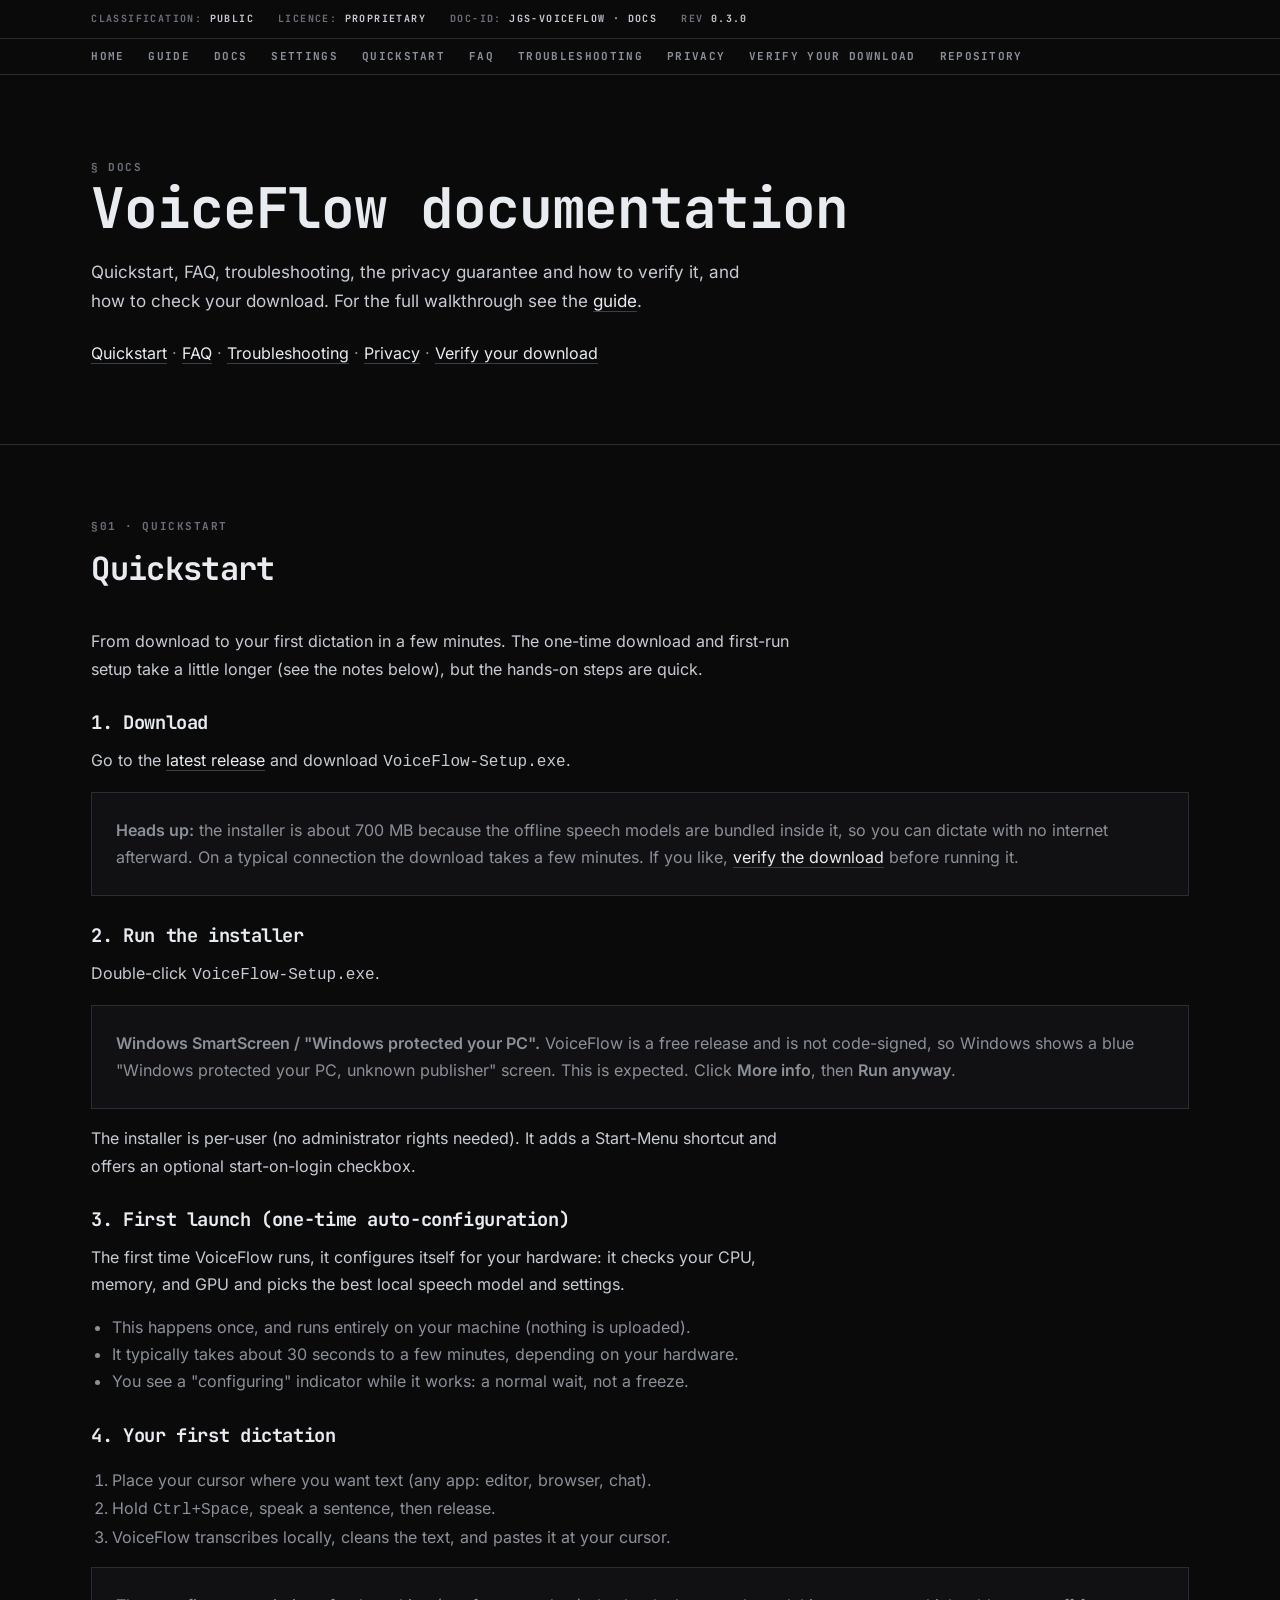
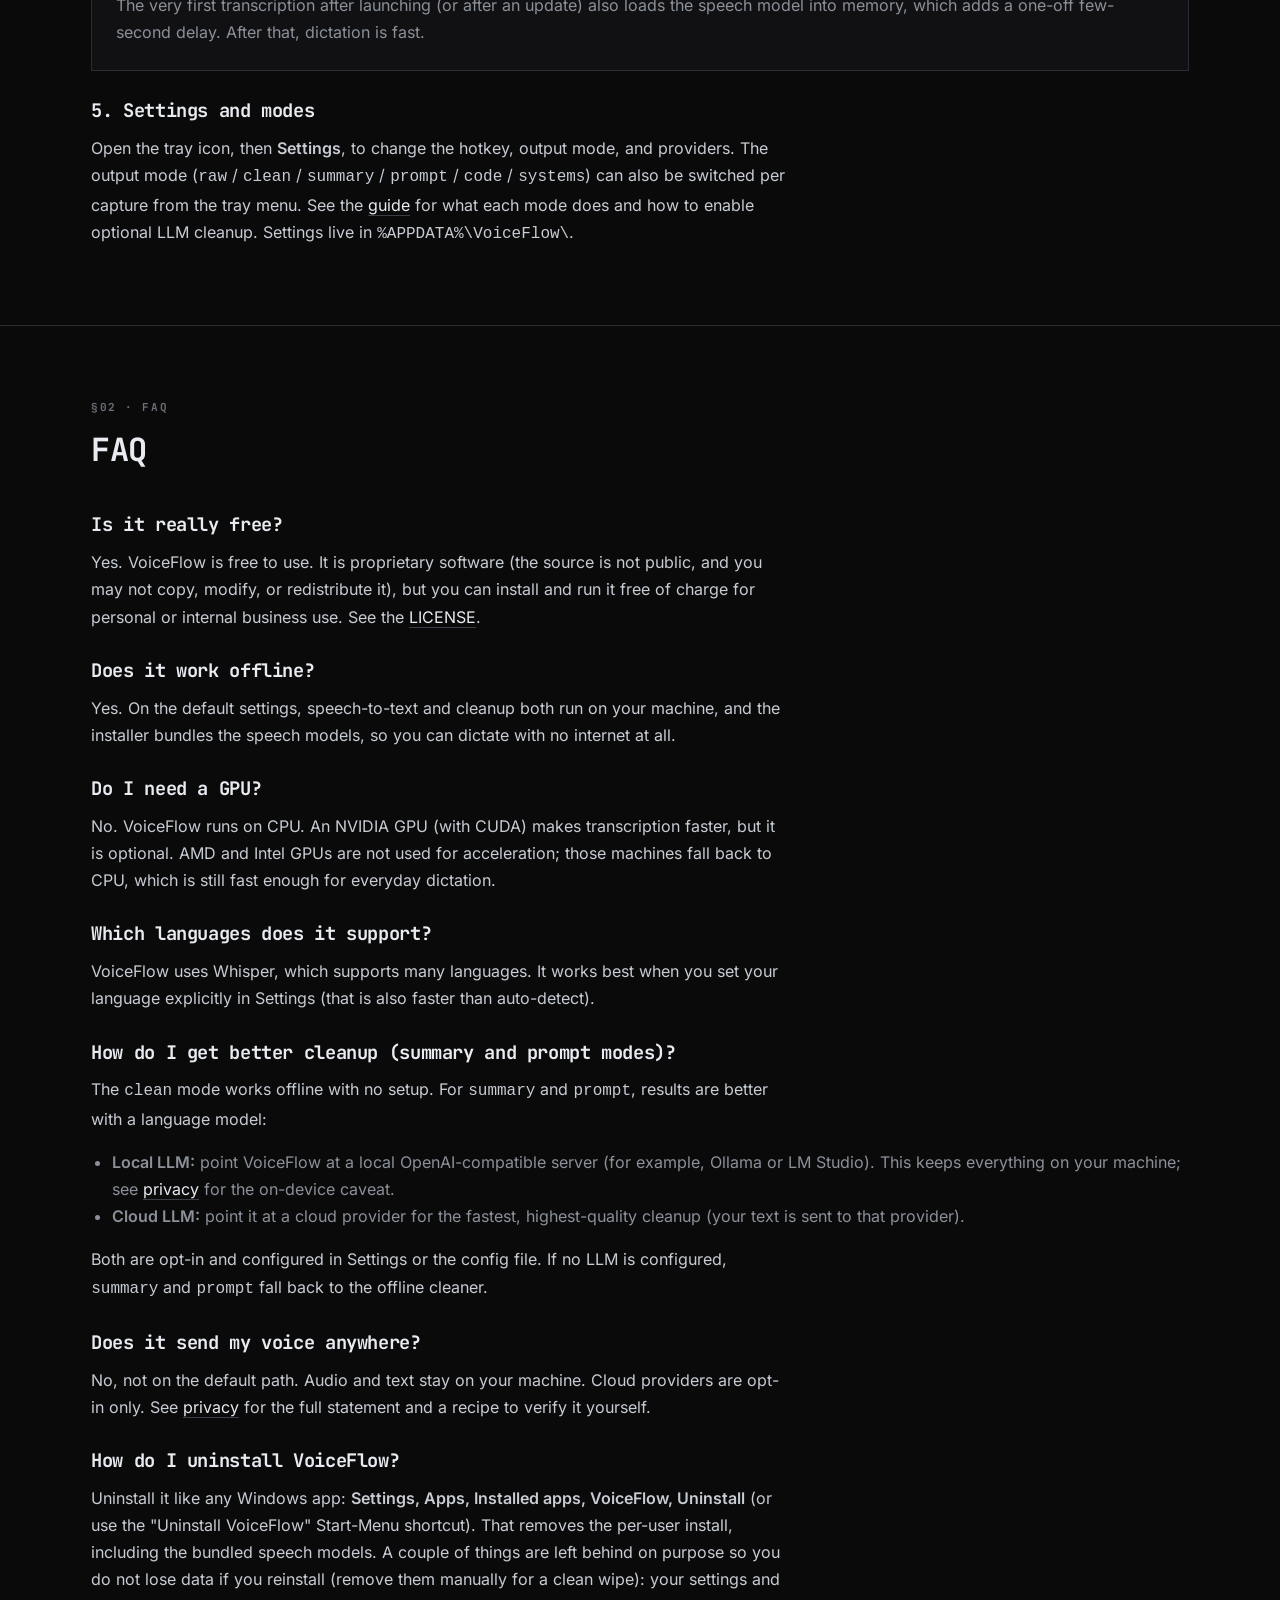
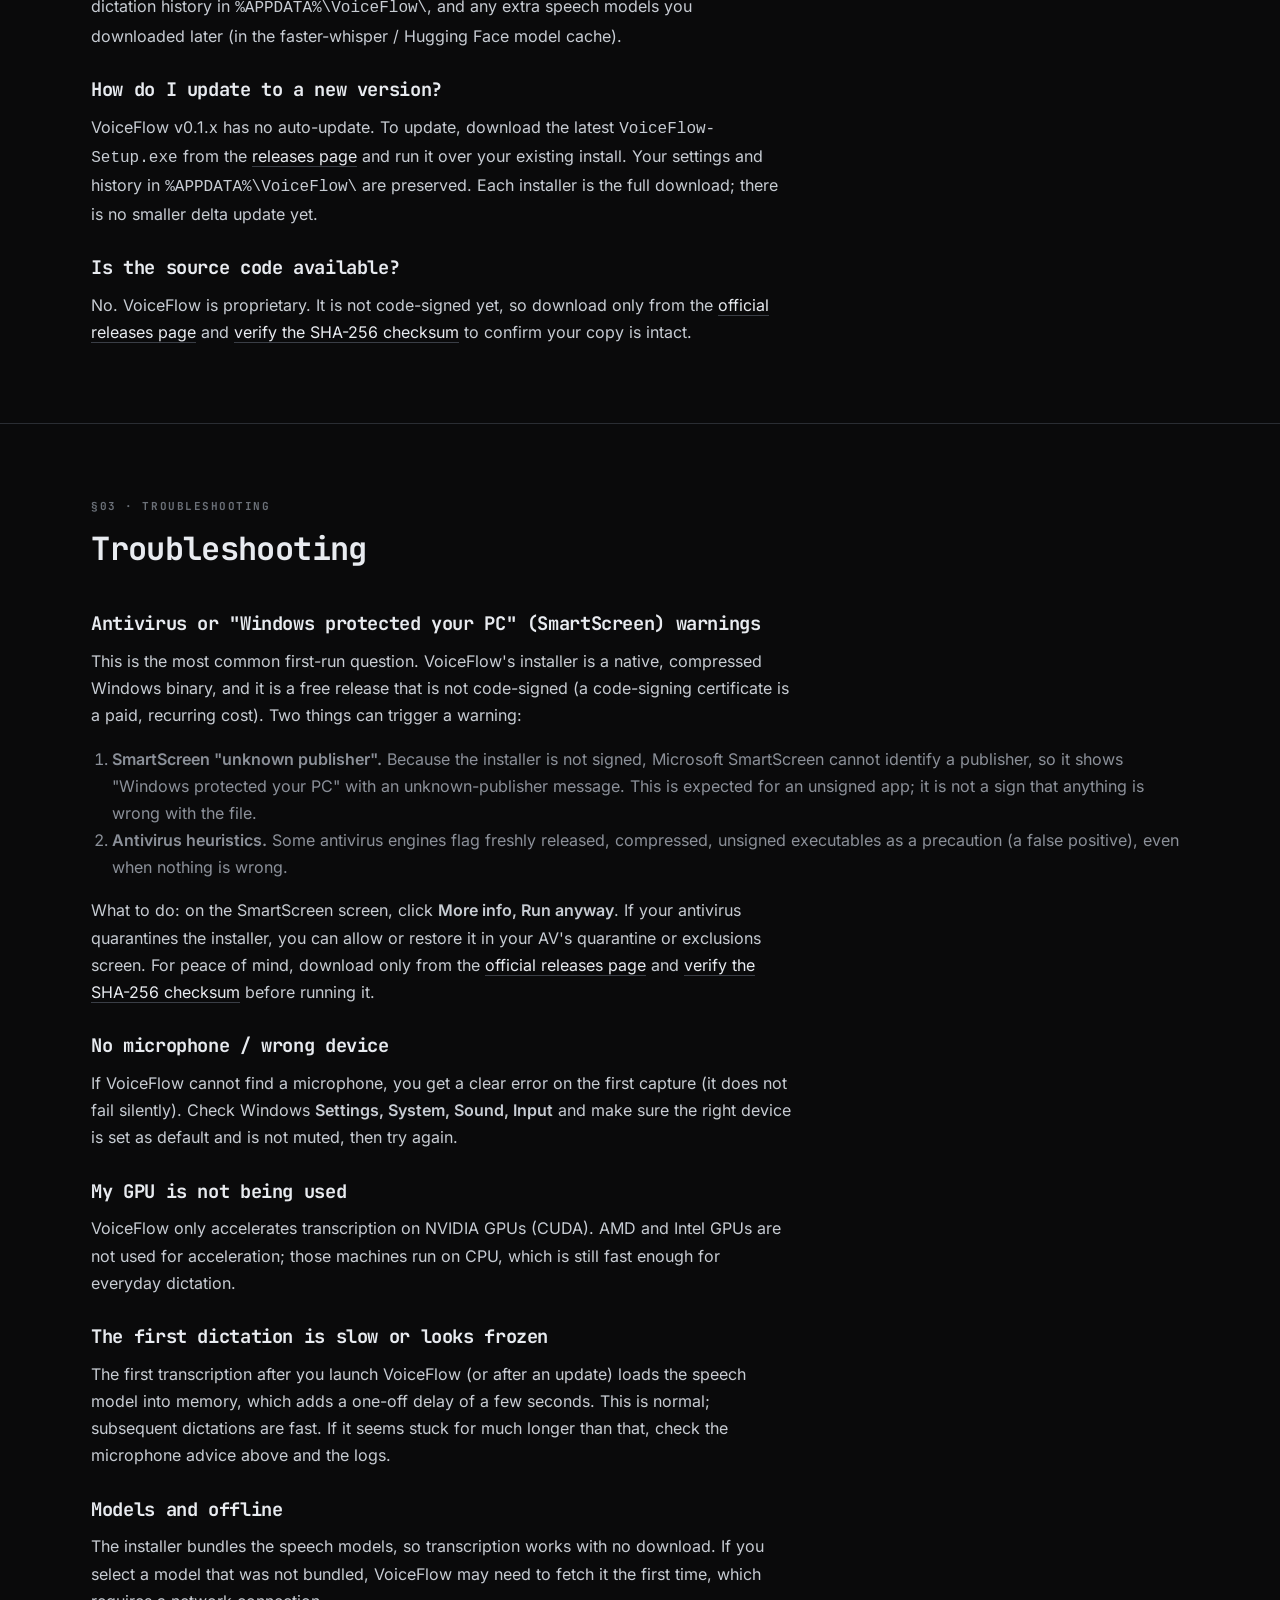
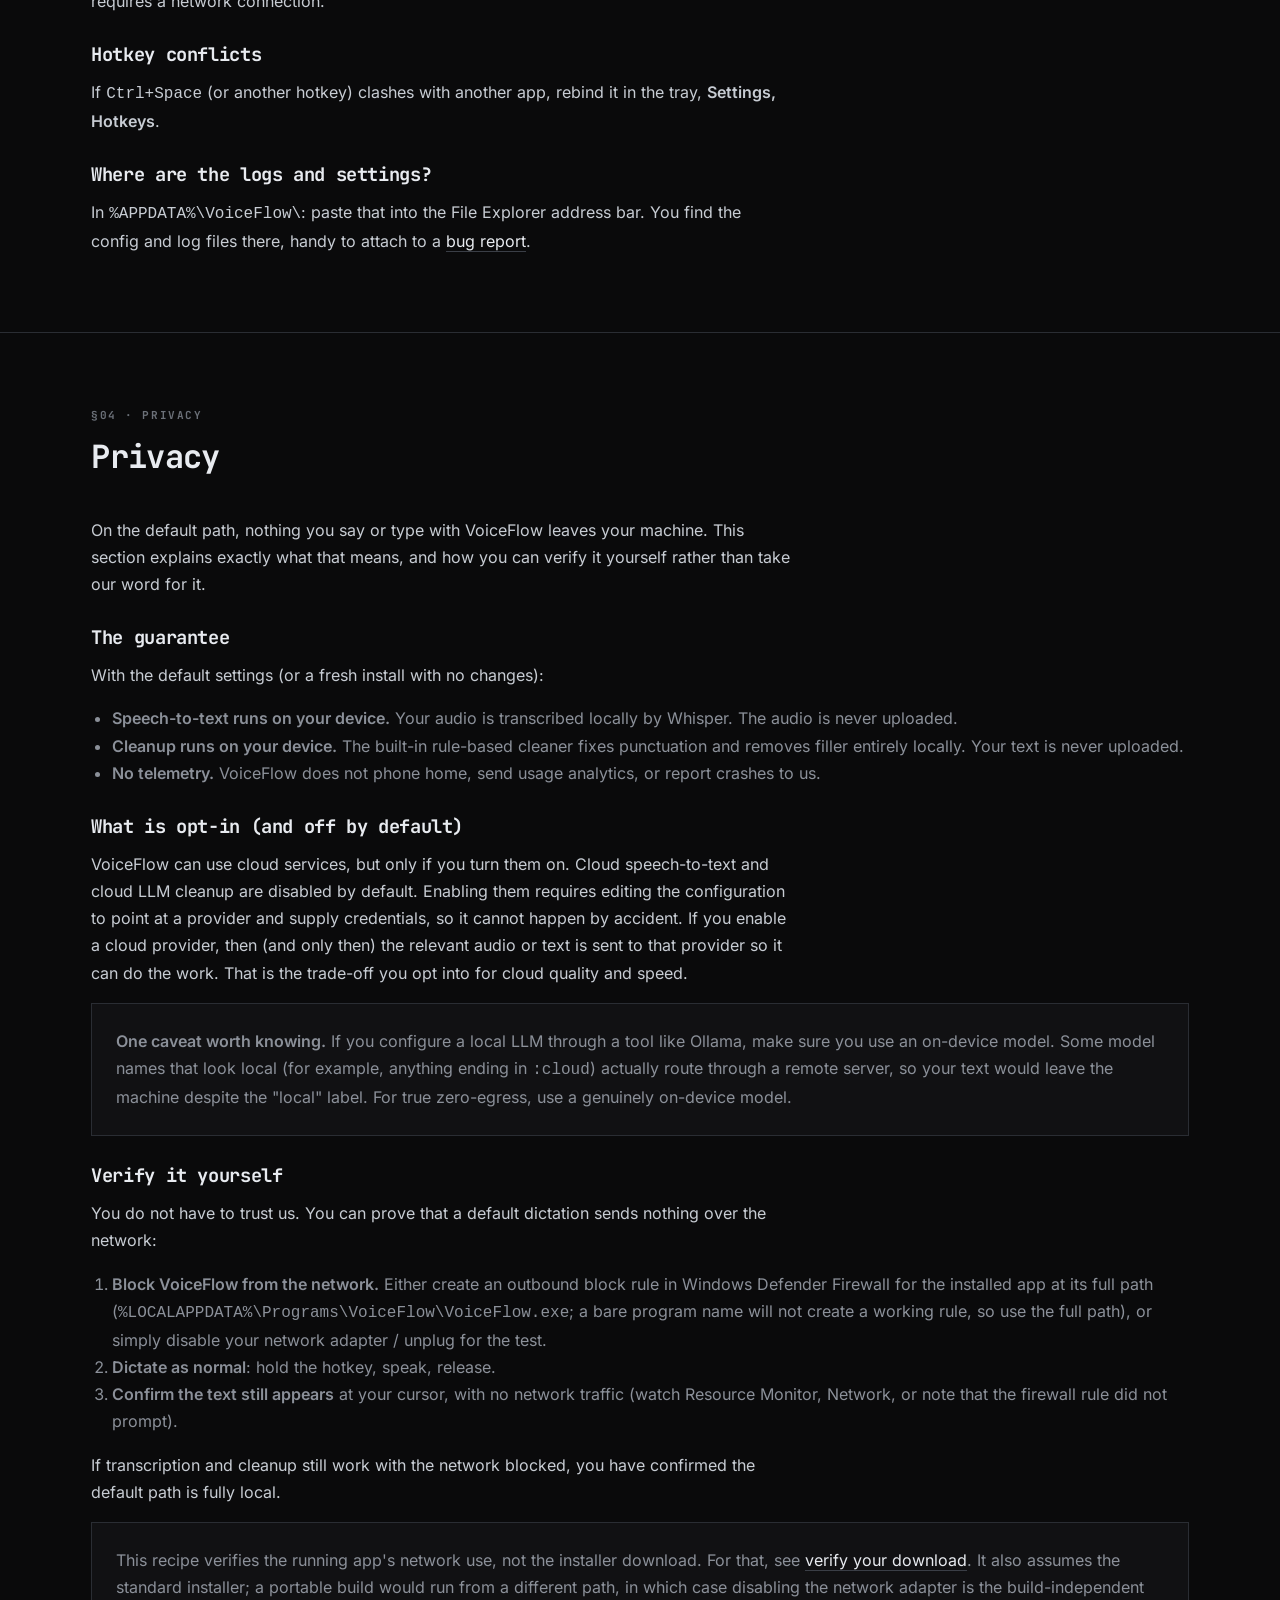
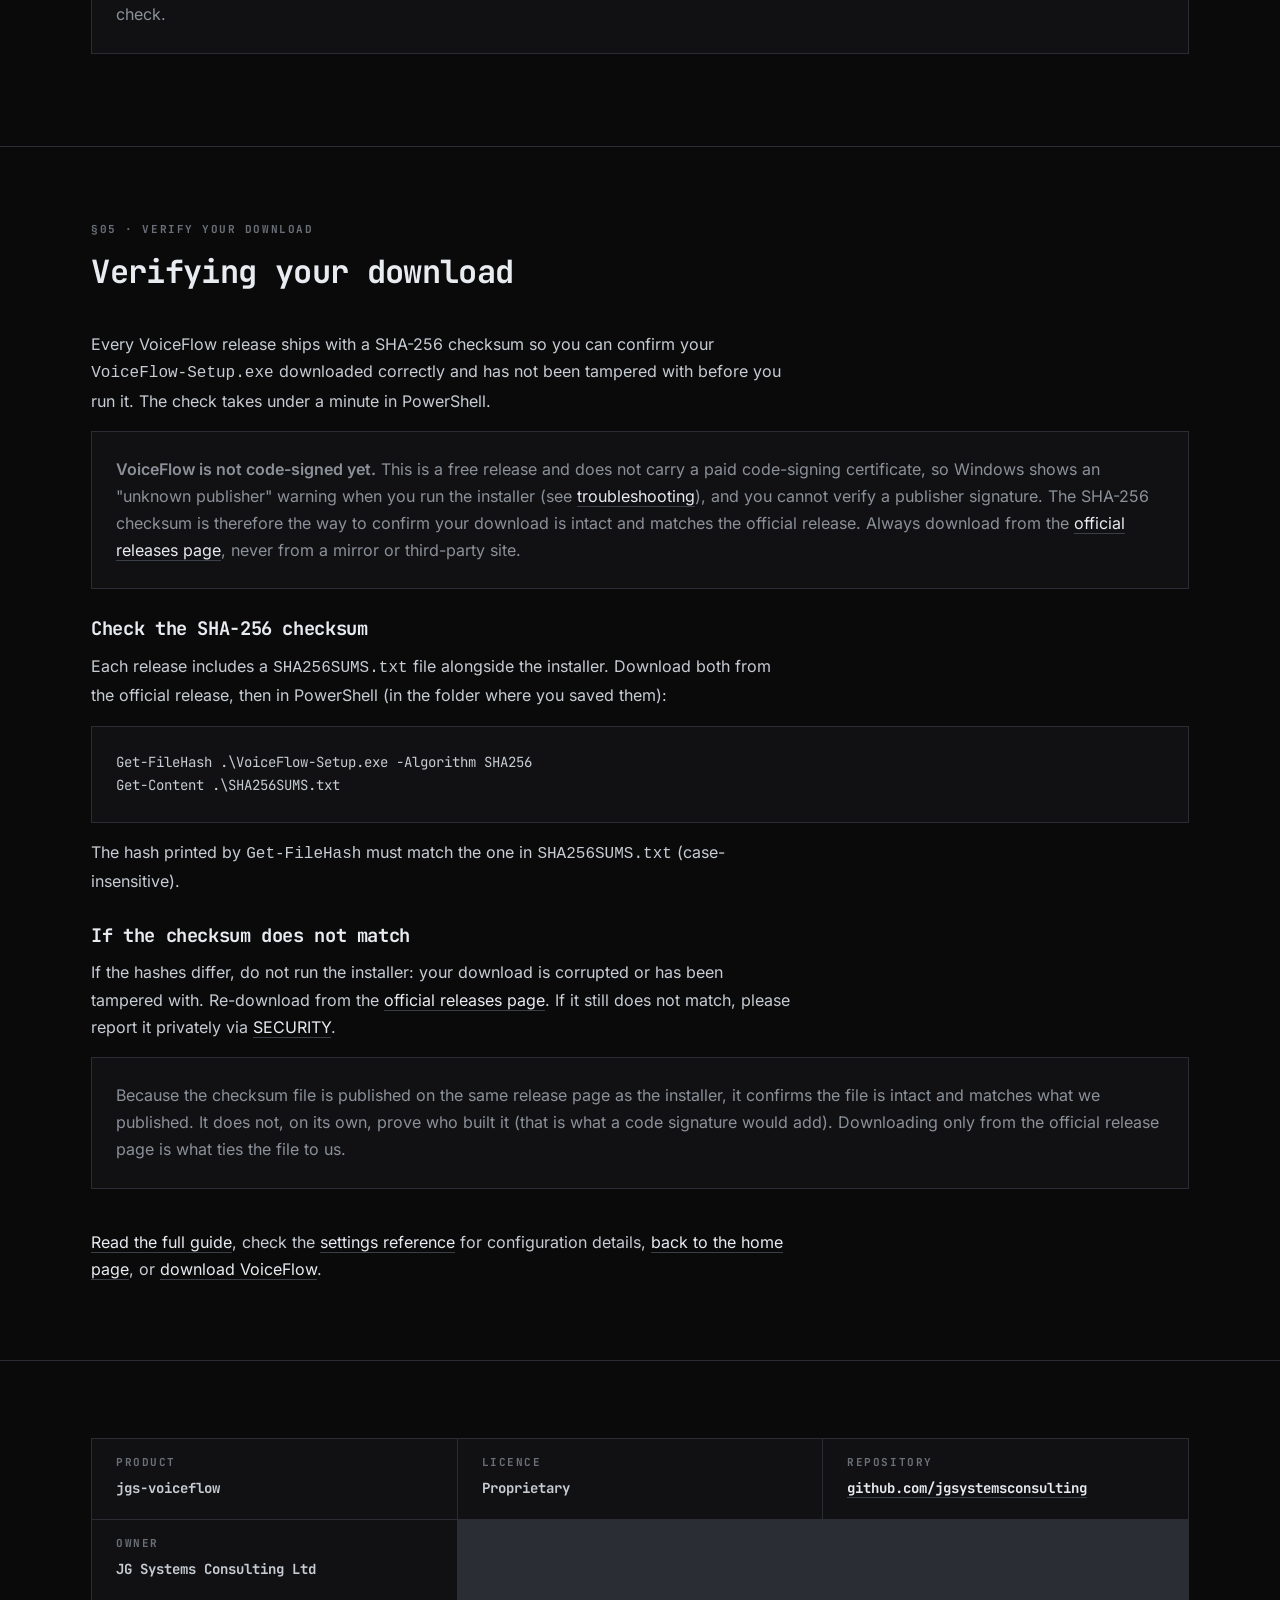
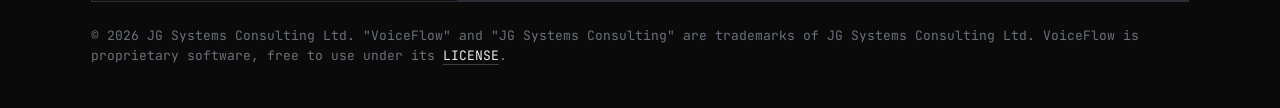
==== commit 96ada56b: "docs(site): align Pages site to the JGS family standard" ====
--- a/docs/docs.html
+++ b/docs/docs.html
@@ -1,12 +1,15 @@
 <!doctype html>
+<!-- Copyright (c) 2026 JG Systems Consulting Ltd. Source: https://github.com/jgsystemsconsulting/jgs-voiceflow. See LICENSE. -->
+<!-- SPDX-License-Identifier: LicenseRef-JGSystemsConsulting-Proprietary -->
 <html lang="en">
 <head>
 <meta charset="utf-8">
 <meta name="viewport" content="width=device-width, initial-scale=1">
 <title>VoiceFlow docs: quickstart, FAQ, and troubleshooting</title>
 <meta name="description" content="VoiceFlow documentation hub: quickstart, FAQ, troubleshooting, privacy and how to verify it, and download verification for the Windows voice dictation app.">
-<link rel="icon" href="data:image/svg+xml,%3Csvg xmlns='http://www.w3.org/2000/svg' viewBox='0 0 32 32'%3E%3Crect width='32' height='32' fill='%230a0a0b'/%3E%3Ctext x='16' y='23' font-family='monospace' font-size='22' font-weight='700' fill='%23f4f2ec' text-anchor='middle'%3EV%3C/text%3E%3C/svg%3E">
+<link rel="icon" type="image/svg+xml" href="favicon.svg">
 <link rel="canonical" href="https://jgsystemsconsulting.github.io/jgs-voiceflow/docs.html">
+<link rel="stylesheet" href="site.css">
 <meta property="og:type" content="article">
 <meta property="og:title" content="VoiceFlow docs: quickstart, FAQ, and troubleshooting">
 <meta property="og:description" content="Quickstart, FAQ, troubleshooting, privacy verification, and download checks for VoiceFlow on Windows.">
@@ -15,321 +18,280 @@
 <meta name="twitter:title" content="VoiceFlow docs: quickstart, FAQ, and troubleshooting">
 <meta name="twitter:description" content="Quickstart, FAQ, troubleshooting, privacy verification, and download checks for VoiceFlow on Windows.">
 <style>
-  @font-face { font-family: 'Inter'; font-style: normal; font-weight: 400; font-display: swap; src: url('./fonts/inter-400.woff2') format('woff2'); }
-  @font-face { font-family: 'Inter'; font-style: normal; font-weight: 600; font-display: swap; src: url('./fonts/inter-600.woff2') format('woff2'); }
-  @font-face { font-family: 'JetBrains Mono'; font-style: normal; font-weight: 400; font-display: swap; src: url('./fonts/jetbrains-mono-400.woff2') format('woff2'); }
-  @font-face { font-family: 'JetBrains Mono'; font-style: normal; font-weight: 700; font-display: swap; src: url('./fonts/jetbrains-mono-700.woff2') format('woff2'); }
-  :root {
-    --ink: #0a0a0b; --ink-2: #111113; --ink-3: #16171a;
-    --line: #2a2d33; --line-2: #3a3e46;
-    --mute: #6b7078; --mute-2: #8b9099;
-    --text: #c7ccd3; --text-hi: #e8ebf0;
-    --paper: #f4f2ec; --paper-ink: #0a0a0b; --accent: #8fd0c4;
-    --warn: #e0b65c;
-    --mono: 'JetBrains Mono', ui-monospace, 'SFMono-Regular', Menlo, Consolas, monospace;
-    --sans: 'Inter', ui-sans-serif, system-ui, sans-serif;
-    --pad-x: clamp(24px, 4vw, 80px); --pad-section: clamp(40px, 5vw, 72px);
-  }
-  * { box-sizing: border-box; }
-  html { -webkit-text-size-adjust: 100%; scroll-behavior: smooth; }
-  body { margin: 0; background: var(--ink); color: var(--text); font-family: var(--sans); font-size: 16px; line-height: 1.7; }
-  .wrap { max-width: 920px; margin: 0 auto; padding-left: var(--pad-x); padding-right: var(--pad-x); }
-  a { color: var(--text-hi); text-decoration: none; border-bottom: 1px solid var(--line-2); }
-  a:hover { border-bottom-color: var(--paper); }
-  :focus-visible { outline: 2px solid var(--paper); outline-offset: 2px; }
+  /* Accessibility only: the design system lives in site.css. */
   .skip { position: absolute; left: -9999px; }
-  .skip:focus { left: var(--pad-x); top: 10px; z-index: 10; background: var(--paper); color: var(--paper-ink); padding: 8px 14px; border: 0; }
-  .masthead { border-bottom: 1px solid var(--line); }
-  .masthead .wrap {
-    display: flex; flex-wrap: wrap; gap: 8px 28px; align-items: baseline; max-width: 1200px;
-    padding-top: 14px; padding-bottom: 14px;
-    font-family: var(--mono); font-size: 0.625rem; font-weight: 700;
-    letter-spacing: 0.14em; text-transform: uppercase; color: var(--mute);
-  }
-  .masthead b { color: var(--text-hi); }
-  .masthead .nav { margin-left: auto; display: flex; gap: 18px; }
-  .masthead .nav a { border: 0; color: var(--mute); }
-  .masthead .nav a:hover { color: var(--text-hi); }
-  header.hero { border-bottom: 1px solid var(--line); }
-  header.hero .wrap { padding-top: var(--pad-section); padding-bottom: var(--pad-section); }
-  .label { font-family: var(--mono); font-size: 0.6875rem; font-weight: 700; letter-spacing: 0.14em; text-transform: uppercase; color: var(--mute); margin: 0 0 16px; }
-  h1 { font-family: var(--mono); font-weight: 700; letter-spacing: -0.02em; font-size: clamp(1.9rem, 4.5vw, 2.9rem); line-height: 1.08; margin: 0 0 16px; color: var(--text-hi); }
-  h2 { font-family: var(--mono); font-weight: 700; font-size: clamp(1.2rem, 2.4vw, 1.5rem); margin: 48px 0 14px; color: var(--text-hi); padding-top: 8px; border-top: 1px solid var(--line); }
-  h2:first-of-type { border-top: 0; padding-top: 0; }
-  h3 { font-family: var(--mono); font-weight: 700; font-size: 1rem; margin: 26px 0 8px; color: var(--text-hi); }
-  .lede { font-size: clamp(1.05rem, 1.6vw, 1.2rem); color: var(--mute-2); max-width: 62ch; }
-  p { color: var(--text); max-width: 72ch; }
-  ul, ol { color: var(--text); max-width: 72ch; padding-left: 1.3em; }
-  li { margin: 6px 0; }
-  code { font-family: var(--mono); font-size: 0.9em; color: var(--text-hi); }
-  pre { font-family: var(--mono); font-size: 0.85rem; line-height: 1.6; background: var(--ink-2); border: 1px solid var(--line); padding: 16px 18px; overflow-x: auto; color: var(--text); }
-  .note { border-left: 2px solid var(--warn); background: var(--ink-2); padding: 12px 18px; margin: 16px 0; color: var(--mute-2); }
-  .note b { color: var(--text-hi); }
-  .toc { font-family: var(--mono); font-size: 0.8rem; display: flex; flex-wrap: wrap; gap: 8px 22px; margin-top: 28px; }
-  .toc a { color: var(--mute); border: 0; }
-  .toc a:hover { color: var(--text-hi); }
-  footer { color: var(--mute); font-size: 0.85rem; border-top: 1px solid var(--line); }
-  footer .wrap { padding-top: 28px; padding-bottom: 44px; max-width: 1200px; }
-  @media (prefers-reduced-motion: reduce) { html { scroll-behavior: auto; } * { transition: none !important; animation: none !important; } }
+  .skip:focus { left: 24px; top: 10px; z-index: 10; background: var(--paper); color: var(--paper-ink); padding: 8px 14px; border: 0; }
 </style>
 </head>
 <body>
 <a class="skip" href="#main">Skip to content</a>
 
-<header class="masthead">
-  <div class="wrap">
-    <span>CLASSIFICATION: <b>PUBLIC</b></span>
-    <span>DOC-ID: <b>JGS-VOICEFLOW · DOCS</b></span>
-    <span>REV <b>0.3.0</b></span>
-    <nav class="nav" aria-label="Primary">
-      <a href="index.html">Home</a>
-      <a href="guide.html">Guide</a>
-      <a href="docs.html">Docs</a>
-      <a href="settings.html">Settings</a>
-      <a href="https://github.com/jgsystemsconsulting/jgs-voiceflow">GitHub</a>
-    </nav>
+<header class="masthead"><div class="wrap">
+  <span>CLASSIFICATION: <b>PUBLIC</b></span>
+  <span>LICENCE: <b>Proprietary</b></span>
+  <span>DOC-ID: <b>JGS-VOICEFLOW · DOCS</b></span>
+  <span>REV <b>0.3.0</b></span>
+</div></header>
+
+<nav class="site" aria-label="Site"><div class="wrap">
+  <a href="index.html">Home</a>
+  <a href="guide.html">Guide</a>
+  <a href="docs.html">Docs</a>
+  <a href="settings.html">Settings</a>
+  <a href="#quickstart">Quickstart</a>
+  <a href="#faq">FAQ</a>
+  <a href="#troubleshooting">Troubleshooting</a>
+  <a href="#privacy">Privacy</a>
+  <a href="#verify">Verify your download</a>
+  <a href="https://github.com/jgsystemsconsulting/jgs-voiceflow">Repository</a>
+</div></nav>
+
+<main id="main">
+<div class="hero"><div class="wrap">
+  <span class="label">&sect; Docs</span>
+  <h1>VoiceFlow documentation</h1>
+  <p class="lead">Quickstart, FAQ, troubleshooting, the privacy guarantee and how to verify it, and how to check your download. For the full walkthrough see the <a href="guide.html">guide</a>.</p>
+  <nav aria-label="Contents" style="margin-top:1.5rem">
+    <a href="#quickstart">Quickstart</a> &middot;
+    <a href="#faq">FAQ</a> &middot;
+    <a href="#troubleshooting">Troubleshooting</a> &middot;
+    <a href="#privacy">Privacy</a> &middot;
+    <a href="#verify">Verify your download</a>
+  </nav>
+</div></div>
+
+<section id="quickstart"><div class="wrap">
+  <div class="shead"><span class="label">&sect;01 &middot; Quickstart</span><h2>Quickstart</h2></div>
+  <p class="lead">From download to your first dictation in a few minutes. The one-time download and first-run setup take a little longer (see the notes below), but the hands-on steps are quick.</p>
+  <h3 style="margin:1.5rem 0 .5rem">1. Download</h3>
+  <p class="lead">Go to the
+  <a href="https://github.com/jgsystemsconsulting/jgs-voiceflow/releases/latest">latest release</a>
+  and download <code>VoiceFlow-Setup.exe</code>.</p>
+  <div class="sheet" style="margin:1rem 0"><b>Heads up:</b> the installer is about 700 MB because the offline speech models
+  are bundled inside it, so you can dictate with no internet afterward. On a typical connection the
+  download takes a few minutes. If you like, <a href="#verify">verify the download</a> before
+  running it.</div>
+  <h3 style="margin:1.5rem 0 .5rem">2. Run the installer</h3>
+  <p class="lead">Double-click <code>VoiceFlow-Setup.exe</code>.</p>
+  <div class="sheet" style="margin:1rem 0"><b>Windows SmartScreen / "Windows protected your PC".</b> VoiceFlow is a free
+  release and is not code-signed, so Windows shows a blue "Windows protected your PC, unknown
+  publisher" screen. This is expected. Click <b>More info</b>, then <b>Run anyway</b>.</div>
+  <p class="lead">The installer is per-user (no administrator rights needed). It adds a Start-Menu shortcut and
+  offers an optional start-on-login checkbox.</p>
+  <h3 style="margin:1.5rem 0 .5rem">3. First launch (one-time auto-configuration)</h3>
+  <p class="lead">The first time VoiceFlow runs, it configures itself for your hardware: it checks your CPU,
+  memory, and GPU and picks the best local speech model and settings.</p>
+  <ul style="margin:1rem 0;padding-left:1.3rem">
+    <li>This happens once, and runs entirely on your machine (nothing is uploaded).</li>
+    <li>It typically takes about 30 seconds to a few minutes, depending on your hardware.</li>
+    <li>You see a "configuring" indicator while it works: a normal wait, not a freeze.</li>
+  </ul>
+  <h3 style="margin:1.5rem 0 .5rem">4. Your first dictation</h3>
+  <ol style="margin:1rem 0;padding-left:1.3rem">
+    <li>Place your cursor where you want text (any app: editor, browser, chat).</li>
+    <li>Hold <code>Ctrl+Space</code>, speak a sentence, then release.</li>
+    <li>VoiceFlow transcribes locally, cleans the text, and pastes it at your cursor.</li>
+  </ol>
+  <div class="sheet" style="margin:1rem 0">The very first transcription after launching (or after an update) also loads
+  the speech model into memory, which adds a one-off few-second delay. After that, dictation is
+  fast.</div>
+  <h3 style="margin:1.5rem 0 .5rem">5. Settings and modes</h3>
+  <p class="lead">Open the tray icon, then <b>Settings</b>, to change the hotkey, output mode, and providers. The
+  output mode (<code>raw</code> / <code>clean</code> / <code>summary</code> / <code>prompt</code> /
+  <code>code</code> / <code>systems</code>) can also be switched per capture from the tray menu. See the
+  <a href="guide.html#modes">guide</a> for what each mode does and how to enable optional LLM
+  cleanup. Settings live in <code>%APPDATA%\VoiceFlow\</code>.</p>
+</div></section>
+
+<section id="faq"><div class="wrap">
+  <div class="shead"><span class="label">&sect;02 &middot; FAQ</span><h2>FAQ</h2></div>
+  <h3 style="margin:1.5rem 0 .5rem">Is it really free?</h3>
+  <p class="lead">Yes. VoiceFlow is free to use. It is proprietary software (the source is not public, and you
+  may not copy, modify, or redistribute it), but you can install and run it free of charge for
+  personal or internal business use. See the
+  <a href="https://github.com/jgsystemsconsulting/jgs-voiceflow/blob/main/LICENSE">LICENSE</a>.</p>
+  <h3 style="margin:1.5rem 0 .5rem">Does it work offline?</h3>
+  <p class="lead">Yes. On the default settings, speech-to-text and cleanup both run on your machine, and the
+  installer bundles the speech models, so you can dictate with no internet at all.</p>
+  <h3 style="margin:1.5rem 0 .5rem">Do I need a GPU?</h3>
+  <p class="lead">No. VoiceFlow runs on CPU. An NVIDIA GPU (with CUDA) makes transcription faster, but it is
+  optional. AMD and Intel GPUs are not used for acceleration; those machines fall back to CPU,
+  which is still fast enough for everyday dictation.</p>
+  <h3 style="margin:1.5rem 0 .5rem">Which languages does it support?</h3>
+  <p class="lead">VoiceFlow uses Whisper, which supports many languages. It works best when you set your
+  language explicitly in Settings (that is also faster than auto-detect).</p>
+  <h3 style="margin:1.5rem 0 .5rem">How do I get better cleanup (summary and prompt modes)?</h3>
+  <p class="lead">The <code>clean</code> mode works offline with no setup. For <code>summary</code> and
+  <code>prompt</code>, results are better with a language model:</p>
+  <ul style="margin:1rem 0;padding-left:1.3rem">
+    <li><b>Local LLM:</b> point VoiceFlow at a local OpenAI-compatible server (for example, Ollama
+    or LM Studio). This keeps everything on your machine; see <a href="#privacy">privacy</a> for the
+    on-device caveat.</li>
+    <li><b>Cloud LLM:</b> point it at a cloud provider for the fastest, highest-quality cleanup
+    (your text is sent to that provider).</li>
+  </ul>
+  <p class="lead">Both are opt-in and configured in Settings or the config file. If no LLM is configured,
+  <code>summary</code> and <code>prompt</code> fall back to the offline cleaner.</p>
+  <h3 style="margin:1.5rem 0 .5rem">Does it send my voice anywhere?</h3>
+  <p class="lead">No, not on the default path. Audio and text stay on your machine. Cloud providers are opt-in
+  only. See <a href="#privacy">privacy</a> for the full statement and a recipe to verify it
+  yourself.</p>
+  <h3 style="margin:1.5rem 0 .5rem">How do I uninstall VoiceFlow?</h3>
+  <p class="lead">Uninstall it like any Windows app: <b>Settings, Apps, Installed apps, VoiceFlow,
+  Uninstall</b> (or use the "Uninstall VoiceFlow" Start-Menu shortcut). That removes the per-user
+  install, including the bundled speech models. A couple of things are left behind on purpose so
+  you do not lose data if you reinstall (remove them manually for a clean wipe): your settings and
+  dictation history in <code>%APPDATA%\VoiceFlow\</code>, and any extra speech models you downloaded
+  later (in the faster-whisper / Hugging Face model cache).</p>
+  <h3 style="margin:1.5rem 0 .5rem">How do I update to a new version?</h3>
+  <p class="lead">VoiceFlow v0.1.x has no auto-update. To update, download the latest
+  <code>VoiceFlow-Setup.exe</code> from the
+  <a href="https://github.com/jgsystemsconsulting/jgs-voiceflow/releases/latest">releases page</a>
+  and run it over your existing install. Your settings and history in
+  <code>%APPDATA%\VoiceFlow\</code> are preserved. Each installer is the full download; there is no
+  smaller delta update yet.</p>
+  <h3 style="margin:1.5rem 0 .5rem">Is the source code available?</h3>
+  <p class="lead">No. VoiceFlow is proprietary. It is not code-signed yet, so download only from the
+  <a href="https://github.com/jgsystemsconsulting/jgs-voiceflow/releases/latest">official releases page</a>
+  and <a href="#verify">verify the SHA-256 checksum</a> to confirm your copy is intact.</p>
+</div></section>
+
+<section id="troubleshooting"><div class="wrap">
+  <div class="shead"><span class="label">&sect;03 &middot; Troubleshooting</span><h2>Troubleshooting</h2></div>
+  <h3 style="margin:1.5rem 0 .5rem">Antivirus or "Windows protected your PC" (SmartScreen) warnings</h3>
+  <p class="lead">This is the most common first-run question. VoiceFlow's installer is a native, compressed
+  Windows binary, and it is a free release that is not code-signed (a code-signing certificate is a
+  paid, recurring cost). Two things can trigger a warning:</p>
+  <ol style="margin:1rem 0;padding-left:1.3rem">
+    <li><b>SmartScreen "unknown publisher".</b> Because the installer is not signed, Microsoft
+    SmartScreen cannot identify a publisher, so it shows "Windows protected your PC" with an
+    unknown-publisher message. This is expected for an unsigned app; it is not a sign that anything
+    is wrong with the file.</li>
+    <li><b>Antivirus heuristics.</b> Some antivirus engines flag freshly released, compressed,
+    unsigned executables as a precaution (a false positive), even when nothing is wrong.</li>
+  </ol>
+  <p class="lead">What to do: on the SmartScreen screen, click <b>More info, Run anyway</b>. If your antivirus
+  quarantines the installer, you can allow or restore it in your AV's quarantine or exclusions
+  screen. For peace of mind, download only from the
+  <a href="https://github.com/jgsystemsconsulting/jgs-voiceflow/releases/latest">official releases page</a>
+  and <a href="#verify">verify the SHA-256 checksum</a> before running it.</p>
+  <h3 style="margin:1.5rem 0 .5rem">No microphone / wrong device</h3>
+  <p class="lead">If VoiceFlow cannot find a microphone, you get a clear error on the first capture (it does not
+  fail silently). Check Windows <b>Settings, System, Sound, Input</b> and make sure the right
+  device is set as default and is not muted, then try again.</p>
+  <h3 style="margin:1.5rem 0 .5rem">My GPU is not being used</h3>
+  <p class="lead">VoiceFlow only accelerates transcription on NVIDIA GPUs (CUDA). AMD and Intel GPUs are not used
+  for acceleration; those machines run on CPU, which is still fast enough for everyday dictation.</p>
+  <h3 style="margin:1.5rem 0 .5rem">The first dictation is slow or looks frozen</h3>
+  <p class="lead">The first transcription after you launch VoiceFlow (or after an update) loads the speech model
+  into memory, which adds a one-off delay of a few seconds. This is normal; subsequent dictations
+  are fast. If it seems stuck for much longer than that, check the microphone advice above and the
+  logs.</p>
+  <h3 style="margin:1.5rem 0 .5rem">Models and offline</h3>
+  <p class="lead">The installer bundles the speech models, so transcription works with no download. If you select
+  a model that was not bundled, VoiceFlow may need to fetch it the first time, which requires a
+  network connection.</p>
+  <h3 style="margin:1.5rem 0 .5rem">Hotkey conflicts</h3>
+  <p class="lead">If <code>Ctrl+Space</code> (or another hotkey) clashes with another app, rebind it in the tray,
+  <b>Settings, Hotkeys</b>.</p>
+  <h3 style="margin:1.5rem 0 .5rem">Where are the logs and settings?</h3>
+  <p class="lead">In <code>%APPDATA%\VoiceFlow\</code>: paste that into the File Explorer address bar. You find
+  the config and log files there, handy to attach to a
+  <a href="https://github.com/jgsystemsconsulting/jgs-voiceflow/issues/new/choose">bug report</a>.</p>
+</div></section>
+
+<section id="privacy"><div class="wrap">
+  <div class="shead"><span class="label">&sect;04 &middot; Privacy</span><h2>Privacy</h2></div>
+  <p class="lead">On the default path, nothing you say or type with VoiceFlow leaves your machine. This section
+  explains exactly what that means, and how you can verify it yourself rather than take our word for
+  it.</p>
+  <h3 style="margin:1.5rem 0 .5rem">The guarantee</h3>
+  <p class="lead">With the default settings (or a fresh install with no changes):</p>
+  <ul style="margin:1rem 0;padding-left:1.3rem">
+    <li><b>Speech-to-text runs on your device.</b> Your audio is transcribed locally by Whisper. The audio is never uploaded.</li>
+    <li><b>Cleanup runs on your device.</b> The built-in rule-based cleaner fixes punctuation and removes filler entirely locally. Your text is never uploaded.</li>
+    <li><b>No telemetry.</b> VoiceFlow does not phone home, send usage analytics, or report crashes to us.</li>
+  </ul>
+  <h3 style="margin:1.5rem 0 .5rem">What is opt-in (and off by default)</h3>
+  <p class="lead">VoiceFlow can use cloud services, but only if you turn them on. Cloud speech-to-text and cloud
+  LLM cleanup are disabled by default. Enabling them requires editing the configuration to point at
+  a provider and supply credentials, so it cannot happen by accident. If you enable a cloud
+  provider, then (and only then) the relevant audio or text is sent to that provider so it can do
+  the work. That is the trade-off you opt into for cloud quality and speed.</p>
+  <div class="sheet" style="margin:1rem 0"><b>One caveat worth knowing.</b> If you configure a local LLM through a tool
+  like Ollama, make sure you use an on-device model. Some model names that look local (for example,
+  anything ending in <code>:cloud</code>) actually route through a remote server, so your text would
+  leave the machine despite the "local" label. For true zero-egress, use a genuinely on-device
+  model.</div>
+  <h3 style="margin:1.5rem 0 .5rem">Verify it yourself</h3>
+  <p class="lead">You do not have to trust us. You can prove that a default dictation sends nothing over the
+  network:</p>
+  <ol style="margin:1rem 0;padding-left:1.3rem">
+    <li><b>Block VoiceFlow from the network.</b> Either create an outbound block rule in Windows
+    Defender Firewall for the installed app at its full path
+    (<code>%LOCALAPPDATA%\Programs\VoiceFlow\VoiceFlow.exe</code>; a bare program name will not
+    create a working rule, so use the full path), or simply disable your network adapter / unplug
+    for the test.</li>
+    <li><b>Dictate as normal</b>: hold the hotkey, speak, release.</li>
+    <li><b>Confirm the text still appears</b> at your cursor, with no network traffic (watch
+    Resource Monitor, Network, or note that the firewall rule did not prompt).</li>
+  </ol>
+  <p class="lead">If transcription and cleanup still work with the network blocked, you have confirmed the
+  default path is fully local.</p>
+  <div class="sheet" style="margin:1rem 0">This recipe verifies the running app's network use, not the installer download.
+  For that, see <a href="#verify">verify your download</a>. It also assumes the standard installer;
+  a portable build would run from a different path, in which case disabling the network adapter is
+  the build-independent check.</div>
+</div></section>
+
+<section id="verify"><div class="wrap">
+  <div class="shead"><span class="label">&sect;05 &middot; Verify your download</span><h2>Verifying your download</h2></div>
+  <p class="lead">Every VoiceFlow release ships with a SHA-256 checksum so you can confirm your
+  <code>VoiceFlow-Setup.exe</code> downloaded correctly and has not been tampered with before you
+  run it. The check takes under a minute in PowerShell.</p>
+  <div class="sheet" style="margin:1rem 0"><b>VoiceFlow is not code-signed yet.</b> This is a free release and does not
+  carry a paid code-signing certificate, so Windows shows an "unknown publisher" warning when you
+  run the installer (see <a href="#troubleshooting">troubleshooting</a>), and you cannot verify a
+  publisher signature. The SHA-256 checksum is therefore the way to confirm your download is intact
+  and matches the official release. Always download from the
+  <a href="https://github.com/jgsystemsconsulting/jgs-voiceflow/releases/latest">official releases page</a>,
+  never from a mirror or third-party site.</div>
+  <h3 style="margin:1.5rem 0 .5rem">Check the SHA-256 checksum</h3>
+  <p class="lead">Each release includes a <code>SHA256SUMS.txt</code> file alongside the installer. Download both
+  from the official release, then in PowerShell (in the folder where you saved them):</p>
+  <div class="sheet" style="margin:1rem 0"><pre>Get-FileHash .\VoiceFlow-Setup.exe -Algorithm SHA256
+Get-Content .\SHA256SUMS.txt</pre></div>
+  <p class="lead">The hash printed by <code>Get-FileHash</code> must match the one in
+  <code>SHA256SUMS.txt</code> (case-insensitive).</p>
+  <h3 style="margin:1.5rem 0 .5rem">If the checksum does not match</h3>
+  <p class="lead">If the hashes differ, do not run the installer: your download is corrupted or has been tampered
+  with. Re-download from the
+  <a href="https://github.com/jgsystemsconsulting/jgs-voiceflow/releases/latest">official releases page</a>.
+  If it still does not match, please report it privately via
+  <a href="https://github.com/jgsystemsconsulting/jgs-voiceflow/blob/main/SECURITY.md">SECURITY</a>.</p>
+  <div class="sheet" style="margin:1rem 0">Because the checksum file is published on the same release page as the
+  installer, it confirms the file is intact and matches what we published. It does not, on its own,
+  prove who built it (that is what a code signature would add). Downloading only from the official
+  release page is what ties the file to us.</div>
+
+  <p class="lead" style="margin-top:2.5rem"><a href="guide.html">Read the full guide</a>,
+  check the <a href="settings.html">settings reference</a> for configuration details,
+  <a href="index.html">back to the home page</a>, or
+  <a href="https://github.com/jgsystemsconsulting/jgs-voiceflow/releases/latest">download VoiceFlow</a>.</p>
+</div></section>
+</main>
+
+<footer><div class="wrap">
+  <div class="tblock">
+    <div><span class="label">Product</span><b>jgs-voiceflow</b></div>
+    <div><span class="label">Licence</span><b>Proprietary</b></div>
+    <div><span class="label">Repository</span><b><a href="https://github.com/jgsystemsconsulting/jgs-voiceflow">github.com/jgsystemsconsulting</a></b></div>
+    <div><span class="label">Owner</span><b>JG Systems Consulting Ltd</b></div>
   </div>
-</header>
-
-<header class="hero">
-  <div class="wrap">
-    <p class="label">§ Docs</p>
-    <h1>VoiceFlow documentation</h1>
-    <p class="lede">Quickstart, FAQ, troubleshooting, the privacy guarantee and how to verify it, and
-    how to check your download. For the full walkthrough see the <a href="guide.html">guide</a>.</p>
-    <nav class="toc" aria-label="Contents">
-      <a href="#quickstart">Quickstart</a>
-      <a href="#faq">FAQ</a>
-      <a href="#troubleshooting">Troubleshooting</a>
-      <a href="#privacy">Privacy</a>
-      <a href="#verify">Verify your download</a>
-    </nav>
-  </div>
-</header>
-
-<main id="main">
-  <div class="wrap" style="padding-top: var(--pad-section); padding-bottom: var(--pad-section);">
-
-    <h2 id="quickstart">Quickstart</h2>
-    <p>From download to your first dictation in a few minutes. The one-time download and first-run
-    setup take a little longer (see the notes below), but the hands-on steps are quick.</p>
-    <h3>1. Download</h3>
-    <p>Go to the
-    <a href="https://github.com/jgsystemsconsulting/jgs-voiceflow/releases/latest">latest release</a>
-    and download <code>VoiceFlow-Setup.exe</code>.</p>
-    <div class="note"><b>Heads up:</b> the installer is about 700 MB because the offline speech models
-    are bundled inside it, so you can dictate with no internet afterward. On a typical connection the
-    download takes a few minutes. If you like, <a href="#verify">verify the download</a> before
-    running it.</div>
-    <h3>2. Run the installer</h3>
-    <p>Double-click <code>VoiceFlow-Setup.exe</code>.</p>
-    <div class="note"><b>Windows SmartScreen / "Windows protected your PC".</b> VoiceFlow is a free
-    release and is not code-signed, so Windows shows a blue "Windows protected your PC, unknown
-    publisher" screen. This is expected. Click <b>More info</b>, then <b>Run anyway</b>.</div>
-    <p>The installer is per-user (no administrator rights needed). It adds a Start-Menu shortcut and
-    offers an optional start-on-login checkbox.</p>
-    <h3>3. First launch (one-time auto-configuration)</h3>
-    <p>The first time VoiceFlow runs, it configures itself for your hardware: it checks your CPU,
-    memory, and GPU and picks the best local speech model and settings.</p>
-    <ul>
-      <li>This happens once, and runs entirely on your machine (nothing is uploaded).</li>
-      <li>It typically takes about 30 seconds to a few minutes, depending on your hardware.</li>
-      <li>You see a "configuring" indicator while it works: a normal wait, not a freeze.</li>
-    </ul>
-    <h3>4. Your first dictation</h3>
-    <ol>
-      <li>Place your cursor where you want text (any app: editor, browser, chat).</li>
-      <li>Hold <code>Ctrl+Space</code>, speak a sentence, then release.</li>
-      <li>VoiceFlow transcribes locally, cleans the text, and pastes it at your cursor.</li>
-    </ol>
-    <div class="note">The very first transcription after launching (or after an update) also loads
-    the speech model into memory, which adds a one-off few-second delay. After that, dictation is
-    fast.</div>
-    <h3>5. Settings and modes</h3>
-    <p>Open the tray icon, then <b>Settings</b>, to change the hotkey, output mode, and providers. The
-    output mode (<code>raw</code> / <code>clean</code> / <code>summary</code> / <code>prompt</code> /
-    <code>code</code> / <code>systems</code>) can also be switched per capture from the tray menu. See the
-    <a href="guide.html#modes">guide</a> for what each mode does and how to enable optional LLM
-    cleanup. Settings live in <code>%APPDATA%\VoiceFlow\</code>.</p>
-
-    <h2 id="faq">FAQ</h2>
-    <h3>Is it really free?</h3>
-    <p>Yes. VoiceFlow is free to use. It is proprietary software (the source is not public, and you
-    may not copy, modify, or redistribute it), but you can install and run it free of charge for
-    personal or internal business use. See the
-    <a href="https://github.com/jgsystemsconsulting/jgs-voiceflow/blob/main/LICENSE">LICENSE</a>.</p>
-    <h3>Does it work offline?</h3>
-    <p>Yes. On the default settings, speech-to-text and cleanup both run on your machine, and the
-    installer bundles the speech models, so you can dictate with no internet at all.</p>
-    <h3>Do I need a GPU?</h3>
-    <p>No. VoiceFlow runs on CPU. An NVIDIA GPU (with CUDA) makes transcription faster, but it is
-    optional. AMD and Intel GPUs are not used for acceleration; those machines fall back to CPU,
-    which is still fast enough for everyday dictation.</p>
-    <h3>Which languages does it support?</h3>
-    <p>VoiceFlow uses Whisper, which supports many languages. It works best when you set your
-    language explicitly in Settings (that is also faster than auto-detect).</p>
-    <h3>How do I get better cleanup (summary and prompt modes)?</h3>
-    <p>The <code>clean</code> mode works offline with no setup. For <code>summary</code> and
-    <code>prompt</code>, results are better with a language model:</p>
-    <ul>
-      <li><b>Local LLM:</b> point VoiceFlow at a local OpenAI-compatible server (for example, Ollama
-      or LM Studio). This keeps everything on your machine; see <a href="#privacy">privacy</a> for the
-      on-device caveat.</li>
-      <li><b>Cloud LLM:</b> point it at a cloud provider for the fastest, highest-quality cleanup
-      (your text is sent to that provider).</li>
-    </ul>
-    <p>Both are opt-in and configured in Settings or the config file. If no LLM is configured,
-    <code>summary</code> and <code>prompt</code> fall back to the offline cleaner.</p>
-    <h3>Does it send my voice anywhere?</h3>
-    <p>No, not on the default path. Audio and text stay on your machine. Cloud providers are opt-in
-    only. See <a href="#privacy">privacy</a> for the full statement and a recipe to verify it
-    yourself.</p>
-    <h3>How do I uninstall VoiceFlow?</h3>
-    <p>Uninstall it like any Windows app: <b>Settings, Apps, Installed apps, VoiceFlow,
-    Uninstall</b> (or use the "Uninstall VoiceFlow" Start-Menu shortcut). That removes the per-user
-    install, including the bundled speech models. A couple of things are left behind on purpose so
-    you do not lose data if you reinstall (remove them manually for a clean wipe): your settings and
-    dictation history in <code>%APPDATA%\VoiceFlow\</code>, and any extra speech models you downloaded
-    later (in the faster-whisper / Hugging Face model cache).</p>
-    <h3>How do I update to a new version?</h3>
-    <p>VoiceFlow v0.1.x has no auto-update. To update, download the latest
-    <code>VoiceFlow-Setup.exe</code> from the
-    <a href="https://github.com/jgsystemsconsulting/jgs-voiceflow/releases/latest">releases page</a>
-    and run it over your existing install. Your settings and history in
-    <code>%APPDATA%\VoiceFlow\</code> are preserved. Each installer is the full download; there is no
-    smaller delta update yet.</p>
-    <h3>Is the source code available?</h3>
-    <p>No. VoiceFlow is proprietary. It is not code-signed yet, so download only from the
-    <a href="https://github.com/jgsystemsconsulting/jgs-voiceflow/releases/latest">official releases page</a>
-    and <a href="#verify">verify the SHA-256 checksum</a> to confirm your copy is intact.</p>
-
-    <h2 id="troubleshooting">Troubleshooting</h2>
-    <h3>Antivirus or "Windows protected your PC" (SmartScreen) warnings</h3>
-    <p>This is the most common first-run question. VoiceFlow's installer is a native, compressed
-    Windows binary, and it is a free release that is not code-signed (a code-signing certificate is a
-    paid, recurring cost). Two things can trigger a warning:</p>
-    <ol>
-      <li><b>SmartScreen "unknown publisher".</b> Because the installer is not signed, Microsoft
-      SmartScreen cannot identify a publisher, so it shows "Windows protected your PC" with an
-      unknown-publisher message. This is expected for an unsigned app; it is not a sign that anything
-      is wrong with the file.</li>
-      <li><b>Antivirus heuristics.</b> Some antivirus engines flag freshly released, compressed,
-      unsigned executables as a precaution (a false positive), even when nothing is wrong.</li>
-    </ol>
-    <p>What to do: on the SmartScreen screen, click <b>More info, Run anyway</b>. If your antivirus
-    quarantines the installer, you can allow or restore it in your AV's quarantine or exclusions
-    screen. For peace of mind, download only from the
-    <a href="https://github.com/jgsystemsconsulting/jgs-voiceflow/releases/latest">official releases page</a>
-    and <a href="#verify">verify the SHA-256 checksum</a> before running it.</p>
-    <h3>No microphone / wrong device</h3>
-    <p>If VoiceFlow cannot find a microphone, you get a clear error on the first capture (it does not
-    fail silently). Check Windows <b>Settings, System, Sound, Input</b> and make sure the right
-    device is set as default and is not muted, then try again.</p>
-    <h3>My GPU is not being used</h3>
-    <p>VoiceFlow only accelerates transcription on NVIDIA GPUs (CUDA). AMD and Intel GPUs are not used
-    for acceleration; those machines run on CPU, which is still fast enough for everyday dictation.</p>
-    <h3>The first dictation is slow or looks frozen</h3>
-    <p>The first transcription after you launch VoiceFlow (or after an update) loads the speech model
-    into memory, which adds a one-off delay of a few seconds. This is normal; subsequent dictations
-    are fast. If it seems stuck for much longer than that, check the microphone advice above and the
-    logs.</p>
-    <h3>Models and offline</h3>
-    <p>The installer bundles the speech models, so transcription works with no download. If you select
-    a model that was not bundled, VoiceFlow may need to fetch it the first time, which requires a
-    network connection.</p>
-    <h3>Hotkey conflicts</h3>
-    <p>If <code>Ctrl+Space</code> (or another hotkey) clashes with another app, rebind it in the tray,
-    <b>Settings, Hotkeys</b>.</p>
-    <h3>Where are the logs and settings?</h3>
-    <p>In <code>%APPDATA%\VoiceFlow\</code>: paste that into the File Explorer address bar. You find
-    the config and log files there, handy to attach to a
-    <a href="https://github.com/jgsystemsconsulting/jgs-voiceflow/issues/new/choose">bug report</a>.</p>
-
-    <h2 id="privacy">Privacy</h2>
-    <p>On the default path, nothing you say or type with VoiceFlow leaves your machine. This section
-    explains exactly what that means, and how you can verify it yourself rather than take our word for
-    it.</p>
-    <h3>The guarantee</h3>
-    <p>With the default settings (or a fresh install with no changes):</p>
-    <ul>
-      <li><b>Speech-to-text runs on your device.</b> Your audio is transcribed locally by Whisper. The audio is never uploaded.</li>
-      <li><b>Cleanup runs on your device.</b> The built-in rule-based cleaner fixes punctuation and removes filler entirely locally. Your text is never uploaded.</li>
-      <li><b>No telemetry.</b> VoiceFlow does not phone home, send usage analytics, or report crashes to us.</li>
-    </ul>
-    <h3>What is opt-in (and off by default)</h3>
-    <p>VoiceFlow can use cloud services, but only if you turn them on. Cloud speech-to-text and cloud
-    LLM cleanup are disabled by default. Enabling them requires editing the configuration to point at
-    a provider and supply credentials, so it cannot happen by accident. If you enable a cloud
-    provider, then (and only then) the relevant audio or text is sent to that provider so it can do
-    the work. That is the trade-off you opt into for cloud quality and speed.</p>
-    <div class="note"><b>One caveat worth knowing.</b> If you configure a local LLM through a tool
-    like Ollama, make sure you use an on-device model. Some model names that look local (for example,
-    anything ending in <code>:cloud</code>) actually route through a remote server, so your text would
-    leave the machine despite the "local" label. For true zero-egress, use a genuinely on-device
-    model.</div>
-    <h3>Verify it yourself</h3>
-    <p>You do not have to trust us. You can prove that a default dictation sends nothing over the
-    network:</p>
-    <ol>
-      <li><b>Block VoiceFlow from the network.</b> Either create an outbound block rule in Windows
-      Defender Firewall for the installed app at its full path
-      (<code>%LOCALAPPDATA%\Programs\VoiceFlow\VoiceFlow.exe</code>; a bare program name will not
-      create a working rule, so use the full path), or simply disable your network adapter / unplug
-      for the test.</li>
-      <li><b>Dictate as normal</b>: hold the hotkey, speak, release.</li>
-      <li><b>Confirm the text still appears</b> at your cursor, with no network traffic (watch
-      Resource Monitor, Network, or note that the firewall rule did not prompt).</li>
-    </ol>
-    <p>If transcription and cleanup still work with the network blocked, you have confirmed the
-    default path is fully local.</p>
-    <div class="note">This recipe verifies the running app's network use, not the installer download.
-    For that, see <a href="#verify">verify your download</a>. It also assumes the standard installer;
-    a portable build would run from a different path, in which case disabling the network adapter is
-    the build-independent check.</div>
-
-    <h2 id="verify">Verifying your download</h2>
-    <p>Every VoiceFlow release ships with a SHA-256 checksum so you can confirm your
-    <code>VoiceFlow-Setup.exe</code> downloaded correctly and has not been tampered with before you
-    run it. The check takes under a minute in PowerShell.</p>
-    <div class="note"><b>VoiceFlow is not code-signed yet.</b> This is a free release and does not
-    carry a paid code-signing certificate, so Windows shows an "unknown publisher" warning when you
-    run the installer (see <a href="#troubleshooting">troubleshooting</a>), and you cannot verify a
-    publisher signature. The SHA-256 checksum is therefore the way to confirm your download is intact
-    and matches the official release. Always download from the
-    <a href="https://github.com/jgsystemsconsulting/jgs-voiceflow/releases/latest">official releases page</a>,
-    never from a mirror or third-party site.</div>
-    <h3>Check the SHA-256 checksum</h3>
-    <p>Each release includes a <code>SHA256SUMS.txt</code> file alongside the installer. Download both
-    from the official release, then in PowerShell (in the folder where you saved them):</p>
-    <pre>Get-FileHash .\VoiceFlow-Setup.exe -Algorithm SHA256
-Get-Content .\SHA256SUMS.txt</pre>
-    <p>The hash printed by <code>Get-FileHash</code> must match the one in
-    <code>SHA256SUMS.txt</code> (case-insensitive).</p>
-    <h3>If the checksum does not match</h3>
-    <p>If the hashes differ, do not run the installer: your download is corrupted or has been tampered
-    with. Re-download from the
-    <a href="https://github.com/jgsystemsconsulting/jgs-voiceflow/releases/latest">official releases page</a>.
-    If it still does not match, please report it privately via
-    <a href="https://github.com/jgsystemsconsulting/jgs-voiceflow/blob/main/SECURITY.md">SECURITY</a>.</p>
-    <div class="note">Because the checksum file is published on the same release page as the
-    installer, it confirms the file is intact and matches what we published. It does not, on its own,
-    prove who built it (that is what a code signature would add). Downloading only from the official
-    release page is what ties the file to us.</div>
-
-    <p style="margin-top:36px"><a href="guide.html">Read the full guide</a>,
-    check the <a href="settings.html">settings reference</a> for configuration details,
-    <a href="index.html">back to the home page</a>, or
-    <a href="https://github.com/jgsystemsconsulting/jgs-voiceflow/releases/latest">download VoiceFlow</a>.</p>
-  </div>
-</main>
-
-<footer>
-  <div class="wrap">
-    <p>&copy; 2026 JG Systems Consulting Ltd. "VoiceFlow" and "JG Systems Consulting" are trademarks
-    of JG Systems Consulting Ltd. VoiceFlow is proprietary software, free to use under its
-    <a href="https://github.com/jgsystemsconsulting/jgs-voiceflow/blob/main/LICENSE">LICENSE</a>.</p>
-  </div>
-</footer>
+  <p class="foot-note">&copy; 2026 JG Systems Consulting Ltd. "VoiceFlow" and "JG Systems Consulting" are trademarks
+  of JG Systems Consulting Ltd. VoiceFlow is proprietary software, free to use under its
+  <a href="https://github.com/jgsystemsconsulting/jgs-voiceflow/blob/main/LICENSE">LICENSE</a>.</p>
+</div></footer>
 
 </body>
 </html>
--- a/docs/site.css
+++ b/docs/site.css
@@ -0,0 +1,80 @@
+/* Copyright (c) 2026 JG Systems Consulting Ltd. Source: https://github.com/jgsystemsconsulting/jgs-voiceflow. See LICENSE. */
+/* SPDX-License-Identifier: MIT */
+@font-face{font-family:'JetBrains Mono';font-weight:400;font-style:normal;font-display:swap;src:url('fonts/jetbrains-mono-400.woff2') format('woff2');}
+@font-face{font-family:'JetBrains Mono';font-weight:700;font-style:normal;font-display:swap;src:url('fonts/jetbrains-mono-700.woff2') format('woff2');}
+@font-face{font-family:'Inter';font-weight:400;font-style:normal;font-display:swap;src:url('fonts/inter-400.woff2') format('woff2');}
+@font-face{font-family:'Inter';font-weight:600;font-style:normal;font-display:swap;src:url('fonts/inter-600.woff2') format('woff2');}
+:root{
+  --ink:#0a0a0b; --ink-2:#111113; --ink-3:#16171a; --ink-4:#1e2024;
+  --line:#2a2d33; --line-2:#3a3e46;
+  --mute:#6b7078; --mute-2:#8b9099;
+  --text:#c7ccd3; --text-hi:#e8ebf0;
+  --paper:#f4f2ec; --paper-ink:#0a0a0b;
+  --mono:'JetBrains Mono',ui-monospace,'SFMono-Regular',Menlo,Consolas,monospace;
+  --sans:'Inter',ui-sans-serif,system-ui,sans-serif;
+  --pad-x:clamp(24px,4vw,80px); --pad-section:clamp(48px,6vw,96px);
+}
+*{box-sizing:border-box;margin:0;padding:0;}
+html{background:var(--ink);}
+body{background:var(--ink);color:var(--mute-2);font:400 16px/1.7 var(--sans);-webkit-font-smoothing:antialiased;}
+.wrap{max-width:1200px;margin:0 auto;padding:0 var(--pad-x);}
+a{color:var(--text-hi);text-decoration:none;border-bottom:1px solid var(--line-2);}
+a:hover{border-color:var(--paper);}
+:focus-visible{outline:2px solid var(--paper);outline-offset:2px;}
+.label{font:700 .6875rem/1 var(--mono);letter-spacing:.14em;text-transform:uppercase;color:var(--mute);}
+h1,h2,h3{color:var(--text-hi);font-family:var(--mono);font-weight:700;letter-spacing:-0.02em;}
+.masthead{border-bottom:1px solid var(--line);}
+.masthead .wrap{display:flex;flex-wrap:wrap;align-items:center;gap:.75rem 1.5rem;padding-top:14px;padding-bottom:14px;}
+.masthead span{font:700 .625rem/1 var(--mono);letter-spacing:.14em;text-transform:uppercase;color:var(--mute);}
+.masthead b{color:var(--text);font-weight:700;}
+.hero{padding:var(--pad-section) 0;border-bottom:1px solid var(--line);}
+.hero h1{font-size:clamp(2rem,5vw,3.5rem);line-height:1.05;margin-bottom:1.25rem;}
+.hero p{max-width:62ch;font-size:1.0625rem;color:var(--text);}
+.hero .sub{margin-top:.5rem;color:var(--mute-2);}
+.cta{display:flex;flex-wrap:wrap;gap:14px;margin-top:2rem;}
+.btn{font:700 .8125rem/1 var(--mono);letter-spacing:.06em;text-transform:uppercase;padding:14px 20px;border:1px solid var(--line);display:inline-flex;gap:.6em;align-items:center;transition:background .15s,border-color .15s,color .15s;}
+.btn-primary{background:var(--paper);color:var(--paper-ink);border-color:var(--paper);}
+.btn-primary:hover{background:#fff;}
+.btn-ghost{background:transparent;color:var(--text-hi);}
+.btn-ghost:hover{border-color:var(--paper);}
+section{padding:var(--pad-section) 0;border-bottom:1px solid var(--line);}
+.shead{margin-bottom:2rem;}
+.shead .label{display:block;margin-bottom:.6rem;}
+.shead h2{font-size:clamp(1.4rem,3vw,2rem);}
+.lead{max-width:70ch;color:var(--text);}
+.grid{display:grid;gap:1px;background:var(--line);border:1px solid var(--line);}
+.g3{grid-template-columns:repeat(3,1fr);}
+.g2{grid-template-columns:repeat(2,1fr);}
+.cell{background:var(--ink-2);padding:24px;}
+.cell h3{font-size:.95rem;margin-bottom:.5rem;}
+.cell p{font-size:.9375rem;color:var(--mute-2);}
+.num{font:700 3rem/1 var(--mono);color:var(--line-2);display:block;margin-bottom:.5rem;}
+.cell code{font:400 .8125rem var(--mono);color:var(--text);}
+.sheet{background:var(--ink-2);border:1px solid var(--line);padding:24px;overflow:auto;}
+.sheet pre{font:400 .875rem/1.7 var(--mono);color:var(--text);white-space:pre;}
+.sheet .c{color:var(--mute);}
+footer{padding:var(--pad-section) 0;}
+.tblock{display:grid;grid-template-columns:repeat(3,1fr);gap:1px;background:var(--line);border:1px solid var(--line);}
+.tblock div{background:var(--ink-2);padding:18px 24px;}
+.tblock .label{display:block;margin-bottom:.4rem;}
+.tblock b{color:var(--text);font:700 .875rem var(--mono);}
+.foot-note{margin-top:1.5rem;font:400 .8125rem/1.6 var(--mono);color:var(--mute);}
+nav.site{border-bottom:1px solid var(--line);}
+nav.site .wrap{display:flex;flex-wrap:wrap;align-items:center;gap:.75rem 1.5rem;padding-top:12px;padding-bottom:12px;}
+nav.site a{font:700 .6875rem/1 var(--mono);letter-spacing:.12em;text-transform:uppercase;border:0;color:var(--mute-2);}
+nav.site a:hover{color:var(--text-hi);}
+table.data{width:100%;border-collapse:collapse;font-size:.9375rem;}
+table.data th,table.data td{text-align:left;vertical-align:top;padding:14px 16px;border-bottom:1px solid var(--line);color:var(--mute-2);}
+table.data th{font:700 .6875rem/1.4 var(--mono);letter-spacing:.12em;text-transform:uppercase;color:var(--mute);background:var(--ink-3);}
+table.data td{color:var(--text);}
+table.data code{font:400 .8125rem var(--mono);color:var(--text-hi);}
+table.data caption{caption-side:bottom;text-align:left;padding:12px 0 0;font:400 .8125rem/1.5 var(--mono);color:var(--mute);}
+.layer h3{font-size:.95rem;margin:1.25rem 0 .4rem;}
+.layer h3:first-of-type{margin-top:0;}
+@media (max-width:860px){
+  .g3,.g2,.tblock{grid-template-columns:1fr;}
+  table.data{display:block;overflow:auto;}
+}
+@media (prefers-reduced-motion:reduce){
+  *{transition:none!important;}
+}
